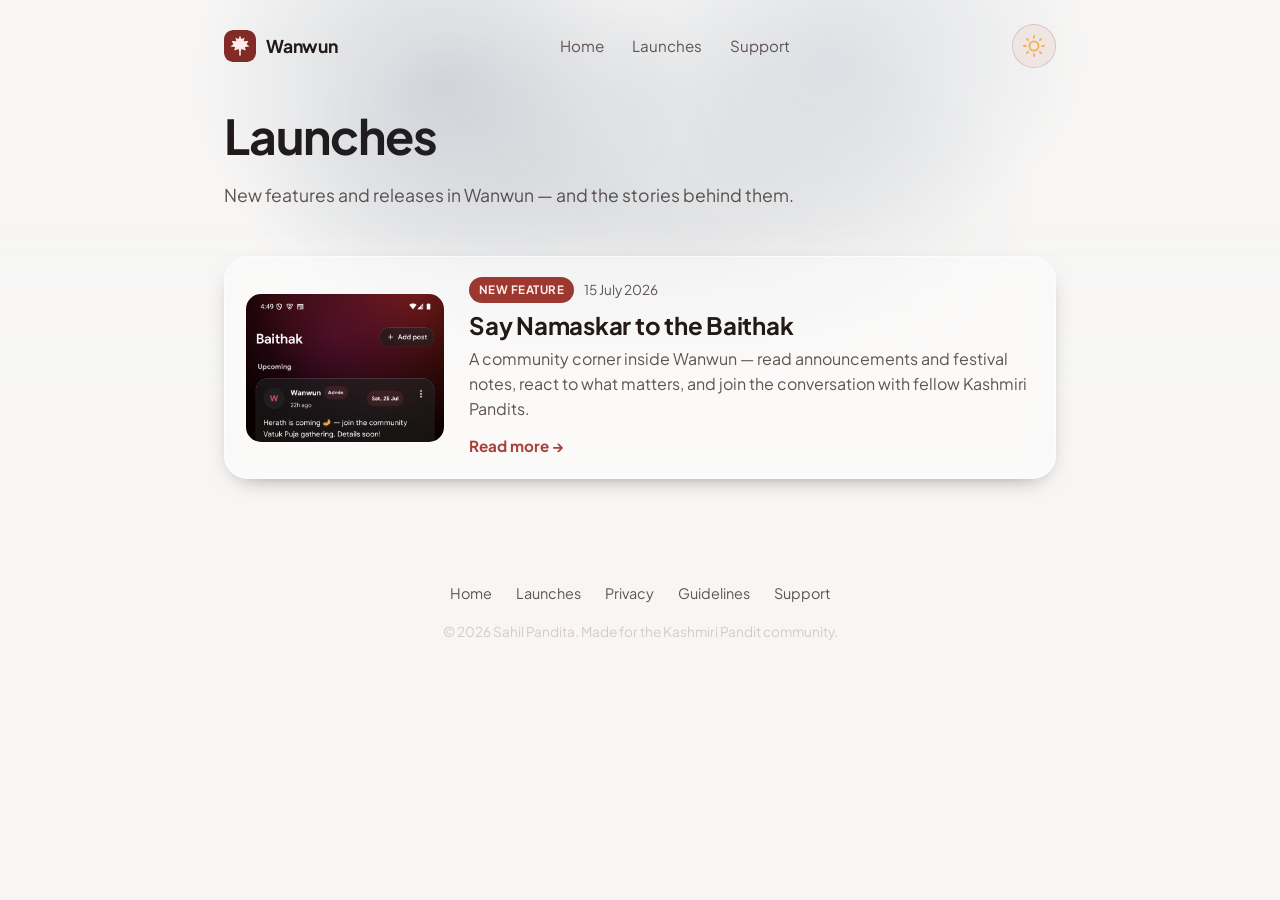
==== launches/index.html @ 9dd92f03 "feat: Launches blog section + first post on the Baithak community feature - launches/index.html — a " ====
<!doctype html>
<html lang="en">
<head>
<meta charset="utf-8">
<script>(function(){var t=localStorage.getItem("wanwun-theme")||(window.matchMedia("(prefers-color-scheme: light)").matches?"light":"dark");if(t==="light")document.documentElement.setAttribute("data-theme","light");})();</script>
<meta name="viewport" content="width=device-width, initial-scale=1">
<title>Launches — Wanwun</title>
<meta name="description" content="New features and releases in Wanwun — and the stories behind them.">
<meta property="og:type" content="website">
<meta property="og:title" content="Launches — Wanwun">
<meta property="og:description" content="New features and releases in Wanwun — and the stories behind them.">
<meta property="og:image" content="https://sahilpandita.github.io/wanwun-site/assets/icon.png">
<link rel="icon" href="../assets/leaf.svg" type="image/svg+xml">
<link rel="apple-touch-icon" href="../assets/apple-touch.png">
<link rel="stylesheet" href="https://fonts.googleapis.com/css2?family=Plus+Jakarta+Sans:wght@400;600;700;800&display=swap">
<link rel="stylesheet" href="../assets/style.css">
<script src="../assets/theme-toggle.js" defer></script>
<style>
  .launch-head { max-width: var(--max-width); margin: 0 auto; padding: 8px 24px 8px; }
  .launch-head h1 { font-size: clamp(2rem, 5vw, 3rem); letter-spacing: -0.02em; margin: 0 0 10px; }
  .launch-head p { color: var(--on-surface-variant); font-size: 1.1rem; max-width: 46ch; margin: 0; }

  .launch-list { max-width: var(--max-width); margin: 0 auto; padding: 40px 24px 24px;
    display: flex; flex-direction: column; gap: 22px; }

  /* A launch entry — frosted glass card, thumbnail + text; stacks on mobile. */
  .launch-item { display: grid; grid-template-columns: 200px 1fr; gap: 24px; align-items: center;
    text-decoration: none; color: inherit; border-radius: 24px; padding: 20px;
    background: rgba(255,255,255,0.05); border: 1px solid rgba(255,255,255,0.12);
    -webkit-backdrop-filter: blur(20px) saturate(160%); backdrop-filter: blur(20px) saturate(160%);
    transition: transform 0.3s cubic-bezier(0.22,1,0.36,1), box-shadow 0.3s ease, border-color 0.3s ease;
    box-shadow: 0 8px 24px -14px rgba(0,0,0,0.6); }
  html[data-theme="light"] .launch-item { background: rgba(255,255,255,0.42); border-color: rgba(255,255,255,0.6); }
  .launch-item:hover { transform: translateY(-4px); text-decoration: none;
    border-color: rgba(217,105,95,0.4); box-shadow: 0 18px 40px -18px rgba(0,0,0,0.7); }

  .launch-thumb { width: 100%; aspect-ratio: 4 / 3; object-fit: cover; object-position: top center;
    border-radius: 16px; display: block; border: 1px solid rgba(255,255,255,0.08); }

  .launch-meta { display: flex; align-items: center; gap: 10px; margin: 0 0 8px; flex-wrap: wrap; }
  .launch-tag { font-size: 0.72rem; font-weight: 700; letter-spacing: 0.04em; text-transform: uppercase;
    color: var(--on-primary); background: var(--primary-container); padding: 4px 10px; border-radius: 999px; }
  .launch-date { font-size: 0.85rem; color: var(--on-surface-variant); }
  .launch-item h2 { font-size: 1.5rem; letter-spacing: -0.01em; margin: 0 0 8px; line-height: 1.2; }
  .launch-item p { color: var(--on-surface-variant); margin: 0 0 12px; line-height: 1.55; }
  .launch-more { color: var(--primary-bright); font-weight: 700; font-size: 0.95rem; }

  @media (max-width: 620px) {
    .launch-item { grid-template-columns: 1fr; gap: 16px; }
    .launch-thumb { aspect-ratio: 16 / 10; }
  }
</style>
</head>
<body>

<div class="site-backdrop compact" aria-hidden="true">
  <div class="aurora"></div>
</div>

<header class="site-nav">
  <div class="wrap">
    <a class="brand" href="../index.html"><img src="../assets/leaf.svg" alt=""> Wanwun</a>
    <nav class="links">
      <a href="../index.html">Home</a>
      <a href="index.html">Launches</a>
      <a href="../support.html">Support</a>
    </nav>
    <button class="theme-toggle" id="themeToggle" type="button" aria-label="Switch between light and dark theme">
      <svg class="icon-sun" viewBox="0 0 24 24" fill="none" stroke="currentColor" stroke-width="2" stroke-linecap="round" stroke-linejoin="round"><circle cx="12" cy="12" r="5"/><line x1="12" y1="1" x2="12" y2="3"/><line x1="12" y1="21" x2="12" y2="23"/><line x1="4.22" y1="4.22" x2="5.64" y2="5.64"/><line x1="18.36" y1="18.36" x2="19.78" y2="19.78"/><line x1="1" y1="12" x2="3" y2="12"/><line x1="21" y1="12" x2="23" y2="12"/><line x1="4.22" y1="19.78" x2="5.64" y2="18.36"/><line x1="18.36" y1="5.64" x2="19.78" y2="4.22"/></svg>
      <svg class="icon-moon" viewBox="0 0 24 24" fill="currentColor"><path d="M21 12.79A9 9 0 1 1 11.21 3 7 7 0 0 0 21 12.79z"/></svg>
    </button>
  </div>
</header>

<main>
  <section class="launch-head">
    <h1>Launches</h1>
    <p>New features and releases in Wanwun — and the stories behind them.</p>
  </section>

  <section class="launch-list">
    <a class="launch-item" href="baithak.html">
      <img class="launch-thumb" src="../assets/launches/baithak-feed.png" alt="The Baithak community feed showing two announcements">
      <div>
        <div class="launch-meta">
          <span class="launch-tag">New feature</span>
          <span class="launch-date">15 July 2026</span>
        </div>
        <h2>Say Namaskar to the Baithak</h2>
        <p>A community corner inside Wanwun — read announcements and festival notes, react to
           what matters, and join the conversation with fellow Kashmiri Pandits.</p>
        <span class="launch-more">Read more →</span>
      </div>
    </a>
  </section>
</main>

<footer>
  <div class="wrap">
    <div class="foot-links">
      <a href="../index.html">Home</a>
      <a href="index.html">Launches</a>
      <a href="../privacy.html">Privacy</a>
      <a href="../guidelines.html">Guidelines</a>
      <a href="../support.html">Support</a>
    </div>
    <div class="copyright">© 2026 Sahil Pandita. Made for the Kashmiri Pandit community.</div>
  </div>
</footer>

</body>
</html>
---- assets/style.css ----
/* Wanwun site — Emerald Monolith design tokens, ported from the app's Design.md */

:root {
  --surface: #0e0e0e;
  --surface-container-low: #131313;
  --surface-container-highest: #262626;
  --on-surface: #e7e5e4;
  --on-surface-variant: #acabaa;
  --outline-variant: #484848;
  /* Chinar red — replaces the old Emerald Monolith accent everywhere on the site. */
  --primary: #812a26;
  --primary-dim: #5e1f1c;
  --primary-bright: #d9695f;
  --primary-container: #9c3830;
  --on-primary: #fdece9;
  --max-width: 880px;

  /* Ambient night tint — experiment: cool dark blue instead of the Chinar-red
     wash that was bleeding into the sky glow, lake and mirrored reflection.
     Reversible: swap each rgb() triple back to its "was" value to undo. */
  --aurora-1: 30, 58, 95;    /* was 129, 42, 38 */
  --aurora-2: 45, 78, 115;   /* was 156, 56, 48 */
  --aurora-3: 20, 40, 70;    /* was 94, 31, 28 */
  --mirror-tint: 12, 18, 28; /* was 40, 22, 18, then 20,30,46 */

  color-scheme: dark;
}

html[data-theme="light"] {
  --surface: #f7f6f5;
  --surface-container-low: #ffffff;
  --surface-container-highest: #efe6e4;
  --on-surface: #211a19;
  --on-surface-variant: #5f5450;
  --outline-variant: #d8cac6;
  --primary: #812a26;
  --primary-dim: #5e1f1c;
  --primary-bright: #a83f39;
  --primary-container: #9c3830;
  --on-primary: #fdece9;
  --mirror-tint: 118, 138, 152; /* was 150, 122, 112 */

  color-scheme: light;
}

/* Smooth cross-fade whenever the theme flips, instead of a hard cut. */
body, .site-nav, .feature-card, .privacy-strip, .callout, .doc th, .doc td,
.btn-secondary, .hero .eyebrow, .brand, nav.links a, footer .foot-links a,
.section-title, .section-sub, .hero h1, .hero p.sub {
  transition: background-color 0.9s ease, color 0.9s ease, box-shadow 0.9s ease;
}

* {
  box-sizing: border-box;
}

html {
  scroll-behavior: smooth;
}

body {
  margin: 0;
  background: var(--surface);
  color: var(--on-surface);
  font-family: "Plus Jakarta Sans", -apple-system, BlinkMacSystemFont, "Segoe UI", sans-serif;
  line-height: 1.5;
  -webkit-font-smoothing: antialiased;
  position: relative;
  overflow-x: hidden;
}

/* Decorative top scene — aurora glow + barely-there mountain silhouettes.
   Sits behind the nav + hero, purely atmospheric. */
.site-backdrop {
  position: absolute;
  top: 0;
  left: 0;
  right: 0;
  height: 880px;
  overflow: hidden;
  z-index: 0;
  pointer-events: none;
}

/* Compact variant for content pages — just the top glow, no mountains. */
.site-backdrop.compact {
  height: 420px;
}

.site-backdrop .aurora {
  position: absolute;
  top: -220px;
  left: 50%;
  width: 1100px;
  height: 720px;
  transform: translateX(-50%);
  background:
    radial-gradient(closest-side at 32% 42%, rgba(var(--aurora-1), 0.16), transparent 70%),
    radial-gradient(closest-side at 68% 38%, rgba(var(--aurora-2), 0.12), transparent 70%),
    radial-gradient(closest-side at 50% 60%, rgba(var(--aurora-3), 0.10), transparent 72%);
  filter: blur(8px);
  animation: aurora-drift 22s ease-in-out infinite alternate;
}

@keyframes aurora-drift {
  0%   { transform: translateX(-50%) translateY(0) scale(1); opacity: 0.9; }
  50%  { transform: translateX(-48%) translateY(14px) scale(1.05); opacity: 1; }
  100% { transform: translateX(-52%) translateY(-10px) scale(1.02); opacity: 0.85; }
}

/* The moon (dark) or sun (light) hanging in the distant sky, casting a soft
   glow. The clouds drift in front of it (they're rendered later in the DOM),
   and its glow gently breathes so the light seems to wax and wane as clouds
   pass over it. */
.sky-body {
  position: absolute;
  top: 150px;
  left: 16%;
  width: 66px;
  height: 66px;
  pointer-events: none;
  /* Soft ambient halo that pulses — the "gentle light in the distance". */
  animation: sky-glow 14s ease-in-out infinite;
}

.body-disc {
  position: absolute;
  inset: 0;
  border-radius: 50%;
  /* Moon: a pale disc lit from the upper-left, pocked with craters — each one
     a soft dark bowl with a faint bright rim on its lit side. */
  background:
    /* craters (bowl + offset rim highlight pairs) */
    radial-gradient(circle at 44% 22%, rgba(122, 98, 76, 0.34) 0 7.5%, rgba(122, 98, 76, 0) 10%),
    radial-gradient(circle at 42% 19%, rgba(255, 250, 240, 0.30) 0 2%, rgba(255, 250, 240, 0) 8%),
    radial-gradient(circle at 72% 34%, rgba(122, 98, 76, 0.30) 0 5.5%, rgba(122, 98, 76, 0) 8%),
    radial-gradient(circle at 70% 31%, rgba(255, 250, 240, 0.24) 0 1.6%, rgba(255, 250, 240, 0) 6%),
    radial-gradient(circle at 26% 44%, rgba(122, 98, 76, 0.26) 0 4.5%, rgba(122, 98, 76, 0) 7%),
    radial-gradient(circle at 63% 62%, rgba(115, 90, 68, 0.32) 0 6.5%, rgba(115, 90, 68, 0) 9.5%),
    radial-gradient(circle at 60% 58%, rgba(255, 250, 240, 0.22) 0 1.8%, rgba(255, 250, 240, 0) 6%),
    radial-gradient(circle at 38% 74%, rgba(122, 98, 76, 0.28) 0 5%, rgba(122, 98, 76, 0) 7.5%),
    radial-gradient(circle at 82% 52%, rgba(122, 98, 76, 0.22) 0 3.5%, rgba(122, 98, 76, 0) 6%),
    radial-gradient(circle at 52% 42%, rgba(122, 98, 76, 0.18) 0 3%, rgba(122, 98, 76, 0) 5%),
    radial-gradient(circle at 20% 62%, rgba(122, 98, 76, 0.20) 0 2.6%, rgba(122, 98, 76, 0) 4.5%),
    radial-gradient(circle at 55% 84%, rgba(122, 98, 76, 0.24) 0 3.4%, rgba(122, 98, 76, 0) 5.5%),
    radial-gradient(circle at 30% 30%, rgba(122, 98, 76, 0.16) 0 2.2%, rgba(122, 98, 76, 0) 4%),
    /* base sphere shading */
    radial-gradient(circle at 37% 35%, #f7efe6 0%, #e7dccb 48%, #cdbda2 78%, #b6a488 100%);
  box-shadow:
    inset -8px -8px 18px rgba(120, 96, 74, 0.28),
    inset 5px 5px 14px rgba(255, 250, 242, 0.35);
  animation: body-shimmer 7s ease-in-out infinite;
}

/* The halo glow, drawn behind the disc via the parent's ::before. */
.sky-body::before {
  content: "";
  position: absolute;
  inset: -48px;
  border-radius: 50%;
  background: radial-gradient(closest-side, rgba(246, 224, 214, 0.26), rgba(246, 224, 214, 0) 72%);
}

/* Sun (light mode): warmer, brighter, stronger glow. */
html[data-theme="light"] .body-disc {
  background:
    radial-gradient(circle at 42% 40%, #fff6df 0%, #ffdf9e 46%, #ffc061 76%, #f4a83a 100%);
  box-shadow:
    0 0 22px rgba(255, 190, 90, 0.55),
    inset -6px -6px 16px rgba(220, 140, 40, 0.30),
    inset 6px 6px 16px rgba(255, 252, 235, 0.55);
}

html[data-theme="light"] .sky-body::before {
  inset: -64px;
  background: radial-gradient(closest-side, rgba(255, 198, 110, 0.40), rgba(255, 198, 110, 0) 72%);
}

@keyframes sky-glow {
  0%, 100% { opacity: 1; transform: scale(1); }
  50%      { opacity: 0.85; transform: scale(0.97); }
}

@keyframes body-shimmer {
  0%, 100% { filter: brightness(1); }
  50%      { filter: brightness(1.12); }
}

.site-backdrop .clouds {
  position: absolute;
  top: 0;
  left: 0;
  width: 100%;
  height: 300px;
}

/* Each cloud is a cluster of blurred puffs drifting on its own wind speed and
   direction — a fast low one, a slow high one, a middling one — with a gentle
   vertical bob so the sky feels alive rather than sliding in lockstep. */
.cloud { will-change: transform; }
.cloud-a { animation: cloud-drift-a 48s ease-in-out infinite alternate; }
.cloud-b { animation: cloud-drift-b 82s ease-in-out infinite alternate; }
.cloud-c { animation: cloud-drift-c 36s ease-in-out infinite alternate; }

@keyframes cloud-drift-a {
  0%   { transform: translate(-90px, 0); }
  50%  { transform: translate(20px, -6px); }
  100% { transform: translate(140px, 3px); }
}
@keyframes cloud-drift-b {
  0%   { transform: translate(110px, 2px); }
  50%  { transform: translate(0, -5px); }
  100% { transform: translate(-130px, 4px); }
}
@keyframes cloud-drift-c {
  0%   { transform: translate(-70px, 0); }
  50%  { transform: translate(30px, 5px); }
  100% { transform: translate(110px, -3px); }
}

/* Faint stars, visible only against the dark sky; each twinkles on its own beat. */
.site-backdrop .stars {
  position: absolute;
  top: 0;
  left: 0;
  width: 100%;
  height: 260px;
  transition: opacity 0.6s ease;
}

html[data-theme="light"] .site-backdrop .stars {
  opacity: 0;
}

.star {
  opacity: 0.4;
  animation: star-twinkle 4s ease-in-out infinite;
}
.star:nth-child(2n) { animation-delay: -1.3s; animation-duration: 5.2s; }
.star:nth-child(3n) { animation-delay: -2.1s; animation-duration: 3.4s; }
.star:nth-child(5n) { animation-delay: -3.2s; animation-duration: 6.1s; }

@keyframes star-twinkle {
  0%, 100% { opacity: 0.12; }
  50%      { opacity: 0.65; }
}

.site-backdrop .mountains {
  position: absolute;
  bottom: 180px;
  left: 0;
  width: 100%;
  height: 420px;
  display: block;
}

/* ── Layered mountain range with atmospheric perspective ───────────────────
   Five ridges receding into haze: each further ridge is lighter and foggier,
   fog bands pool at the base of each layer, and the whole range catches a
   soft glow from the moon/sun side. Colours are theme-aware. */
.ridge { stroke: none; transition: fill 0.9s ease; }

/* Dark: desaturated near-neutral rock that blends into the night ambience —
   far ridges a soft haze-grey, near ridges sinking almost to the background. */
.r1 { fill: #2a3038; }
.r2 { fill: #232830; }
.r3 { fill: #1c2129; }
.r4 { fill: #1e232b; }
.r5 { fill: #14181e; }

html[data-theme="light"] .r1 { fill: #d8dee3; }
html[data-theme="light"] .r2 { fill: #c4ccd3; }
html[data-theme="light"] .r3 { fill: #adb7c0; }
html[data-theme="light"] .r4 { fill: #b3bcc4; }
html[data-theme="light"] .r5 { fill: #9aa4ad; }

/* Fog pooling between the upper ridges — soft-edged (masked so it never bands),
   heavily blurred, and slowly drifting like real mist. */
.fogwrap {
  animation: fog-drift 46s ease-in-out infinite alternate;
}
/* Blur is applied via the SVG <filter id="fogBlur"> (generous region, so it
   never clips into a hard edge) — this rule only handles the vertical taper. */
.fog {
  transition: fill 0.9s ease;
  -webkit-mask-image: linear-gradient(to bottom, transparent, #000 45%, #000 55%, transparent);
  mask-image: linear-gradient(to bottom, transparent, #000 45%, #000 55%, transparent);
}
.f1 { fill: rgba(64, 70, 78, 0.38); }
.f2 { fill: rgba(50, 56, 64, 0.34); }

html[data-theme="light"] .f1 { fill: rgba(248, 251, 253, 0.55); }
html[data-theme="light"] .f2 { fill: rgba(240, 245, 250, 0.48); }

@keyframes fog-drift {
  0%   { transform: translateX(-26px); opacity: 0.8; }
  50%  { transform: translateX(18px);  opacity: 1; }
  100% { transform: translateX(-14px); opacity: 0.85; }
}

/* ── Detailed conifer treeline in depth bands ──────────────────────────────
   Feathery firs layered back-to-front: the back band is small and hazy, the
   front band tall and dark. Each band sways gently on its own breeze. */
/* Fill goes on the <use> elements: symbol contents render in a shadow tree
   CSS can't select into, but fill INHERITS through — path selectors silently
   never matched (which is why the trees rendered default-black). */
.tband use { stroke: none; transition: fill 0.9s ease; }
.t-back  use { fill: #262c33; opacity: 0.8; }
.t-mid   use { fill: #1d232a; opacity: 0.88; }
.t-front use { fill: #171c22; opacity: 0.9; }

html[data-theme="light"] .t-back  use { fill: #b9c2c9; opacity: 0.85; }
html[data-theme="light"] .t-mid   use { fill: #9aa7b0; opacity: 0.9; }
html[data-theme="light"] .t-front use { fill: #7e8b94; opacity: 0.92; }

/* Low shore mounds the trunks root into — one per depth band, drawn over the
   trunk bases so every tree visibly grows out of the ground. */
/* Low shore mounds the trunks root into — plain HTML divs (not SVG), so the
   blur is guaranteed to render soft with no filter-region edge cases. Each
   is a wide, heavily-blurred radial wash that fades on every side. */
/* Gradients can't transition, so each mound carries BOTH theme washes as
   stacked layers (dark on ::before, light on ::after) that CROSS-FADE via
   opacity — the same proven pattern as the lakebed (.river::before). This
   is what fixes the shore band popping dark↔light in one frame while the
   ridges/trees/lake glide around it — the "flicker below the foothills". */
.ground-mound {
  position: absolute;
  left: -5%;
  width: 110%;
  height: 90px;
  filter: blur(22px);
  opacity: var(--gm-op, 0.5);
  transition: opacity 0.9s ease;
  pointer-events: none;
}

.ground-mound::before,
.ground-mound::after {
  content: "";
  position: absolute;
  inset: 0;
  transition: opacity 0.9s ease;
}

.ground-mound::before {
  background: radial-gradient(ellipse 60% 100% at 50% 50%, var(--gm-dark) 0%, transparent 72%);
  opacity: 1;
}

.ground-mound::after {
  background: radial-gradient(ellipse 60% 100% at 50% 50%, var(--gm-light) 0%, transparent 72%);
  opacity: 0;
}

html[data-theme="light"] .ground-mound::before { opacity: 0; }
html[data-theme="light"] .ground-mound::after  { opacity: 1; }

.gm-back  { top: 570px; --gm-dark: rgba(28, 34, 40, 0.7);  --gm-light: rgba(170, 180, 188, 0.8);  --gm-op: 0.45; }
.gm-mid   { top: 598px; --gm-dark: rgba(20, 26, 32, 0.75); --gm-light: rgba(140, 152, 162, 0.85); --gm-op: 0.5; }
.gm-front { top: 632px; --gm-dark: rgba(14, 18, 24, 0.8);  --gm-light: rgba(110, 122, 134, 0.9);  --gm-op: 0.55; }

.tband { transform-origin: 50% 100%; }
.t-back  { animation: tree-sway 9s ease-in-out infinite alternate; }
.t-mid   { animation: tree-sway 7.5s ease-in-out infinite alternate-reverse; }
.t-front { animation: tree-sway 8.5s ease-in-out infinite alternate; }

@keyframes tree-sway {
  from { transform: skewX(-0.8deg); }
  to   { transform: skewX(0.8deg); }
}

/* River at the foothills — a still band of water where the mountains meet the
   valley floor, catching the light of the moon/sun and carrying a houseboat. */
.river {
  position: absolute;
  left: 0;
  right: 0;
  bottom: 0;
  height: 224px;
  z-index: 1;
  overflow: hidden;
  /* The lake dissolves into the page: colors thin out toward the bottom, and a
     mask feathers the whole band away so there is never a hard edge. */
  background: linear-gradient(to bottom,
    #0a0f14 0%, #06090d 28%, rgba(5, 8, 11, 0.85) 52%, rgba(5, 8, 11, 0) 94%);
  -webkit-mask-image: linear-gradient(to bottom, transparent 0%, #000 14%, #000 42%, transparent 97%);
  mask-image: linear-gradient(to bottom, transparent 0%, #000 14%, #000 42%, transparent 97%);
}

/* Light-mode lakebed is a second layer that CROSS-FADES via opacity (gradients
   themselves can't transition, which is what caused the square flicker). */
.river::before {
  content: "";
  position: absolute;
  inset: 0;
  background: linear-gradient(to bottom,
    #dfe7ec 0%, #e6edf1 28%, rgba(233, 240, 244, 0.8) 52%, rgba(233, 240, 244, 0) 94%);
  opacity: 0;
  transition: opacity 0.9s ease;
}

html[data-theme="light"] .river::before {
  opacity: 1;
}

/* The animated surface (waves, glints, ripples) lives in the top band only;
   below it the lake is just calm, fading bed. */
.river .water {
  position: absolute;
  top: 0;
  left: 0;
  width: 100%;
  height: 110px;
}

/* Broken wave crests in three depth bands. Perspective physics: far crests
   are small, faint, slow; near crests are longer, bolder, faster and softer-
   edged. Every segment breathes on its own beat (--wd delay, --wo opacity),
   and a few "curl" crests hook back on themselves like tiny breaking waves. */
.wseg {
  fill: none;
  stroke: rgba(246, 224, 214, 0.14);
  stroke-width: 1.1;
  stroke-linecap: round;
  opacity: calc(var(--wo, 0.7) * 0.8);
  transform-box: fill-box;
  transform-origin: center;
  animation: crest-breathe 6s ease-in-out var(--wd, 0s) infinite;
}
html[data-theme="light"] .wseg { stroke: rgba(160, 130, 105, 0.35); }

.waves-far  { animation: band-drift 34s linear infinite alternate; }
.waves-mid  { animation: band-drift 21s linear infinite alternate-reverse; filter: blur(0.3px); }
.waves-mid .wseg  { stroke-width: 1.4; }
.waves-near { animation: band-drift 12s linear infinite alternate; filter: blur(0.6px); }
.waves-near .wseg { stroke-width: 1.8; stroke: rgba(246, 224, 214, 0.20); }
html[data-theme="light"] .waves-near .wseg { stroke: rgba(150, 118, 92, 0.45); }

@keyframes band-drift {
  from { transform: translateX(-26px); }
  to   { transform: translateX(26px); }
}

/* Crests rise, gleam, and sink back into the surface. */
@keyframes crest-breathe {
  0%, 100% { opacity: calc(var(--wo, 0.7) * 0.25); transform: translateY(0.5px) scaleX(0.94); }
  50%      { opacity: var(--wo, 0.7);               transform: translateY(-0.5px) scaleX(1.06); }
}

/* Breaking curls flash brighter and briefer than plain crests. */
.wseg.curl {
  stroke-width: 1.7;
  animation: curl-break 5s ease-in-out var(--wd, 0s) infinite;
}

@keyframes curl-break {
  0%, 62%, 100% { opacity: 0; }
  72%           { opacity: var(--wo, 0.8); }
  86%           { opacity: calc(var(--wo, 0.8) * 0.5); }
}

/* The moon/sun glitter path — a hazy smear of scattered, blurred light-ovals
   directly beneath the body, widest near the viewer and shimmering. */
.glint {
  fill: rgba(246, 224, 214, 0.7);
  opacity: var(--o, 0.6);
  transform-box: fill-box;
  transform-origin: center;
  animation: glint-shimmer 5s ease-in-out infinite;
}
html[data-theme="light"] .glint { fill: rgba(255, 244, 220, 0.85); }
.glint:nth-child(2n) { animation-duration: 6.4s; animation-delay: -1.5s; }
.glint:nth-child(3n) { animation-duration: 4.1s; animation-delay: -2.7s; }
.glint:nth-child(5n) { animation-duration: 7.2s; animation-delay: -3.6s; }

@keyframes glint-shimmer {
  0%, 100% { opacity: calc(var(--o, 0.6) * 0.35); transform: translateX(-2px) scale(0.85); }
  50%      { opacity: var(--o, 0.6);               transform: translateX(3px) scale(1.15); }
}

/* Circular ripples spreading on the surface, flattened into ellipses by
   perspective — like a fish or frog stirring the water. */
.ripples { transform: scaleY(0.34); transform-origin: center; }
.rip {
  fill: none;
  stroke: rgba(246, 224, 214, 0.22);
  stroke-width: 1.4;
  transform-box: fill-box;
  transform-origin: center;
  animation: ripple-out var(--dur, 6s) ease-out var(--d, 0s) infinite;
}
html[data-theme="light"] .rip { stroke: rgba(150, 120, 90, 0.30); }

/* transform:scale (not rx/ry) so ripples animate in every browser. */
@keyframes ripple-out {
  0%   { transform: scale(0.05); opacity: 0; }
  12%  { opacity: 0.6; }
  100% { transform: scale(1.5); opacity: 0; }
}

/* The houseboat drifts left→right across the river, bobbing gently. */
.boat {
  position: absolute;
  top: 26px;
  left: 0;
  width: 78px;
  height: 30px;
  animation: boat-sail 54s linear infinite;
  animation-delay: -14s;
}

.boat-svg {
  position: absolute;
  inset: 0;
  width: 100%;
  height: auto;
  fill: #0a0c0f;
  opacity: 0.85;
  animation: boat-bob 4.5s ease-in-out infinite;
}
html[data-theme="light"] .boat-svg { fill: #5f6b74; opacity: 0.62; }

/* Water-contact highlight right at the hull's waterline so it sits IN the
   water rather than floating above it. */
/* Wake colors are REGISTERED custom properties (inherits: true so the
   ::before/::after streaks see them) — the gradients themselves can't
   cross-fade, but their colors now interpolate with the theme, so the wake
   glides between night and day instead of snapping. */
@property --wake-glow {
  syntax: '<color>';
  inherits: true;
  initial-value: rgba(0, 0, 0, 0);
}
@property --wake-c1 {
  syntax: '<color>';
  inherits: true;
  initial-value: rgba(0, 0, 0, 0);
}
@property --wake-c2 {
  syntax: '<color>';
  inherits: true;
  initial-value: rgba(0, 0, 0, 0);
}

.boat-wake {
  position: absolute;
  left: 50%;
  top: 22px;
  width: 78px;
  height: 6px;
  transform: translateX(-50%);
  border-radius: 50%;
  --wake-glow: rgba(246, 224, 214, 0.16);
  --wake-c1: rgba(246, 224, 214, 0.28);
  --wake-c2: rgba(246, 224, 214, 0.12);
  background: radial-gradient(closest-side, var(--wake-glow), transparent 72%);
  transition: --wake-glow 0.9s ease, --wake-c1 0.9s ease, --wake-c2 0.9s ease;
  animation: boat-bob 4.5s ease-in-out infinite;
}
html[data-theme="light"] .boat-wake {
  --wake-glow: rgba(120, 100, 80, 0.14);
  --wake-c1: rgba(120, 100, 80, 0.32);
  --wake-c2: rgba(120, 100, 80, 0.14);
}

/* Trailing V-wake: two long, slightly asymmetric streaks thrown off the stern
   (the boat sails left→right), tapering away over ~185px with a soft blur and
   a slow waver so the trail reads as living water, not ruled lines. */
.boat-wake::before,
.boat-wake::after {
  content: "";
  position: absolute;
  right: 82%;               /* origin sits at the stern (left) end of the hull */
  top: 1px;
  width: 185px;
  height: 1.6px;
  border-radius: 1px;
  background: linear-gradient(to left, var(--wake-c1), var(--wake-c2) 45%, rgba(0, 0, 0, 0));
  filter: blur(0.4px);
  transform-origin: right center;
}
.boat-wake::before { animation: wake-waver-a 3.8s ease-in-out infinite alternate; }
.boat-wake::after  { width: 165px; animation: wake-waver-b 4.6s ease-in-out infinite alternate; }

@keyframes wake-waver-a {
  from { transform: rotate(4.2deg) scaleX(0.97); }
  to   { transform: rotate(6.2deg) scaleX(1.03); }
}
@keyframes wake-waver-b {
  from { transform: rotate(-6deg) scaleX(1.02); }
  to   { transform: rotate(-7.8deg) scaleX(0.96); }
}

/* (Light-mode wake colors come from the --wake-* overrides on .boat-wake.) */

/* A blurred, flipped copy of the hull shimmering in the water just below it. */
.boat-mirror {
  position: absolute;
  top: 25px;
  left: 0;
  width: 100%;
  height: auto;
  fill: #0a0c0f;
  opacity: 0.22;
  transform: scaleY(-1);
  transform-origin: top;
  filter: blur(2.5px);
  animation: mirror-wobble 4.5s ease-in-out infinite;
}
html[data-theme="light"] .boat-mirror { fill: #5f6b74; opacity: 0.16; }

/* The warm lamp on the roof at the stern — night only (no lamp lit in daylight),
   a fuzzy yellow glow that flickers. */
.boat-lamp {
  position: absolute;
  top: 4px;
  left: 58px;
  width: 5px;
  height: 5px;
  border-radius: 50%;
  background: #ffd27a;
  box-shadow:
    0 0 5px 2px rgba(255, 200, 105, 0.9),
    0 0 12px 5px rgba(255, 180, 80, 0.5),
    0 0 22px 9px rgba(255, 170, 70, 0.22);
  animation: lamp-flicker 3.2s ease-in-out infinite, boat-bob 4.5s ease-in-out infinite;
}

/* The lamp's warm reflection streaking straight down into the water below it. */
.boat-lamp-reflect {
  position: absolute;
  top: 26px;
  left: 55px;
  width: 11px;
  height: 26px;
  border-radius: 50%;
  background: linear-gradient(to bottom, rgba(255, 190, 90, 0.5), rgba(255, 170, 70, 0));
  filter: blur(3px);
  transform-origin: top center;
  animation: lamp-flicker 3.2s ease-in-out infinite, lampref-wobble 4.5s ease-in-out infinite;
}

@keyframes lampref-wobble {
  0%, 100% { transform: skewX(0deg) scaleY(1); }
  50%      { transform: skewX(6deg) scaleY(1.12); }
}

/* No lamp (or its reflection) in daylight. */
html[data-theme="light"] .boat-lamp,
html[data-theme="light"] .boat-lamp-reflect {
  display: none;
}

@keyframes boat-sail {
  from { transform: translateX(-90px); }
  to   { transform: translateX(calc(100vw + 90px)); }
}
@keyframes boat-bob {
  0%, 100% { transform: translateY(0) rotate(-0.8deg); }
  50%      { transform: translateY(-2px) rotate(0.8deg); }
}
@keyframes mirror-wobble {
  0%, 100% { transform: scaleY(-1) translateY(0) skewX(0deg); opacity: 0.22; }
  50%      { transform: scaleY(-1) translateY(1px) skewX(4deg); opacity: 0.14; }
}
@keyframes lamp-flicker {
  0%   { opacity: 0.85; filter: brightness(1); }
  12%  { opacity: 1;    filter: brightness(1.15); }
  20%  { opacity: 0.7;  filter: brightness(0.85); }
  32%  { opacity: 0.95; filter: brightness(1.08); }
  46%  { opacity: 0.6;  filter: brightness(0.8); }
  58%  { opacity: 1;    filter: brightness(1.2); }
  70%  { opacity: 0.82; filter: brightness(0.98); }
  84%  { opacity: 0.92; filter: brightness(1.05); }
  100% { opacity: 0.85; filter: brightness(1); }
}

/* A soft fade so the scene melts into the page background at its lower edge.
   Solid color + mask (not a gradient) so it can cross-fade on theme change. */
.site-backdrop::after {
  content: "";
  position: absolute;
  left: 0;
  right: 0;
  bottom: 0;
  height: 200px;
  background-color: var(--surface);
  -webkit-mask-image: linear-gradient(to bottom, transparent, #000 92%);
  mask-image: linear-gradient(to bottom, transparent, #000 92%);
  transition: background-color 0.9s ease;
  z-index: 2;
}

@media (prefers-reduced-motion: reduce) {
  .boat { animation: none; left: 40%; }
  .boat-svg, .boat-mirror, .boat-lamp, .water-reflection, .water-ripples {
    animation: none;
  }
}

a {
  color: var(--primary);
  text-decoration: none;
}

a:hover {
  text-decoration: underline;
}

.wrap {
  max-width: var(--max-width);
  margin: 0 auto;
  padding: 0 24px;
}

/* Nav */
header.site-nav {
  padding: 24px 0;
  border-bottom: none;
  position: relative;
  z-index: 3;
}

header.site-nav .wrap {
  display: flex;
  align-items: center;
  justify-content: space-between;
  gap: 16px;
  flex-wrap: wrap;
}

.brand {
  display: flex;
  align-items: center;
  gap: 10px;
  font-weight: 700;
  font-size: 1.1rem;
  letter-spacing: -0.01em;
  color: var(--on-surface);
}

.brand img {
  height: 32px;
  width: 32px;
  border-radius: 9px;
  transition: transform 0.4s cubic-bezier(0.34, 1.56, 0.64, 1), box-shadow 0.4s ease;
}

.brand:hover img {
  transform: rotate(-6deg) scale(1.08);
  box-shadow: 0 0 22px rgba(129, 42, 38, 0.45);
}

nav.links {
  display: flex;
  gap: 20px;
  font-size: 0.9rem;
  flex-wrap: wrap;
}

@media (min-width: 480px) {
  nav.links {
    gap: 28px;
    font-size: 0.95rem;
  }
}

nav.links a {
  color: var(--on-surface-variant);
  position: relative;
  transition: color 0.25s ease;
}

nav.links a::after {
  content: "";
  position: absolute;
  left: 0;
  bottom: -4px;
  width: 100%;
  height: 1.5px;
  background: linear-gradient(90deg, var(--primary), var(--primary-dim));
  transform: scaleX(0);
  transform-origin: left;
  transition: transform 0.3s ease;
}

nav.links a:hover {
  color: var(--on-surface);
}

nav.links a:hover::after {
  transform: scaleX(1);
}

/* Hero */
.hero {
  padding: 72px 0 56px;
  text-align: center;
  position: relative;
  z-index: 1;
}

.hero .eyebrow {
  display: inline-block;
  padding: 6px 16px;
  border-radius: 9999px;
  /* iOS-glass: translucent + blurred so the backdrop scene shows through and
     refracts behind it, instead of a flat opaque chip sitting on top. */
  background: rgba(255, 255, 255, 0.08);
  -webkit-backdrop-filter: blur(18px) saturate(180%);
  backdrop-filter: blur(18px) saturate(180%);
  border: 1px solid rgba(255, 255, 255, 0.16);
  color: var(--on-surface);
  font-size: 0.82rem;
  font-weight: 600;
  letter-spacing: 0.02em;
  margin-bottom: 24px;
  position: relative;
  box-shadow:
    0 6px 18px rgba(0, 0, 0, 0.22),
    inset 0 1px 0 rgba(255, 255, 255, 0.18);
  transition: background-color 0.9s ease, border-color 0.9s ease, box-shadow 0.9s ease;
}

html[data-theme="light"] .hero .eyebrow {
  background: rgba(255, 255, 255, 0.38);
  border: 1px solid rgba(255, 255, 255, 0.55);
  box-shadow:
    0 6px 18px rgba(0, 0, 0, 0.06),
    inset 0 1px 0 rgba(255, 255, 255, 0.65);
}

.hero .eyebrow::before {
  content: "";
  display: inline-block;
  width: 7px;
  height: 7px;
  border-radius: 50%;
  background: var(--primary);
  margin-right: 8px;
  vertical-align: middle;
  box-shadow: 0 0 8px var(--primary);
  animation: dot-pulse 3.6s ease-in-out infinite;
}

@keyframes dot-pulse {
  0%, 100% { opacity: 1; transform: scale(1); }
  50%      { opacity: 0.55; transform: scale(0.82); }
}

.hero h1 {
  font-size: clamp(2.2rem, 5vw, 3.4rem);
  line-height: 1.08;
  letter-spacing: -0.02em;
  margin: 0 0 20px;
  font-weight: 800;
}

/* Animated emerald gradient on the emphasized phrase */
.grad-text {
  background: linear-gradient(100deg, var(--primary) 0%, var(--primary-dim) 30%, #f0b8b0 50%, var(--primary-dim) 70%, var(--primary) 100%);
  background-size: 220% auto;
  -webkit-background-clip: text;
  background-clip: text;
  -webkit-text-fill-color: transparent;
  color: transparent;
  animation: grad-shift 6s linear infinite;
}

@keyframes grad-shift {
  to { background-position: 220% center; }
}

.hero p.sub {
  font-size: 1.15rem;
  color: var(--on-surface-variant);
  max-width: 560px;
  margin: 0 auto 36px;
}

.cta-row {
  display: flex;
  gap: 14px;
  justify-content: center;
  flex-wrap: wrap;
}

/* Hero: text + phone mockup side by side on wide screens */
.hero-grid {
  display: flex;
  align-items: center;
  justify-content: center;
  gap: 56px;
}

.hero-content {
  flex: 1 1 420px;
  max-width: 560px;
  text-align: left;
}

.hero-content .sub {
  margin-left: 0;
  margin-right: 0;
}

.hero-content .cta-row {
  justify-content: flex-start;
}

@media (max-width: 760px) {
  .hero-content {
    text-align: center;
  }
  .hero-content .sub {
    margin-left: auto;
    margin-right: auto;
  }
  .hero-content .cta-row {
    justify-content: center;
  }
}

.hero-phone {
  flex: 0 0 auto;
  display: flex;
  justify-content: center;
}

.phone-frame {
  width: 220px;
  border-radius: 26px;
  overflow: hidden;
  box-shadow:
    0 30px 60px -20px rgba(0, 0, 0, 0.7),
    0 0 0 1px rgba(45, 78, 115, 0.35),
    0 0 40px -10px rgba(30, 58, 95, 0.4);
  transform: rotate(2.5deg);
  transition: transform 0.4s cubic-bezier(0.22, 1, 0.36, 1), box-shadow 0.4s ease;
  animation: phone-float 6s ease-in-out infinite;
}

.phone-frame:hover {
  transform: rotate(0deg) scale(1.03);
}

.phone-frame img {
  display: block;
  width: 100%;
  height: auto;
}

/* Both theme screenshots live stacked inside the frame; the active one fades
   with the same 0.9s ease every other themed surface uses, so the mockup
   dissolves in step with the page — never a src swap, never a flicker. */
.phone-frame {
  position: relative;
}

.phone-frame .phone-shot {
  transition: opacity 0.9s ease;
}

.phone-frame .phone-shot-light {
  position: absolute;
  inset: 0;
  opacity: 0;
}

html[data-theme="light"] .phone-frame .phone-shot-light {
  opacity: 1;
}

html[data-theme="light"] .phone-frame .phone-shot-dark {
  opacity: 0;
}

@keyframes phone-float {
  0%, 100% { transform: rotate(2.5deg) translateY(0); }
  50%      { transform: rotate(2.5deg) translateY(-10px); }
}

@media (max-width: 760px) {
  .hero-grid {
    flex-direction: column;
  }
  .phone-frame {
    width: 190px;
  }
}

/* Google Play badge section */
.get-app {
  text-align: center;
  padding: 8px 0 16px;
}

/* Official "Get it on Google Play" badge artwork, used unmodified per Google's
   badge guidelines (partnermarketinghub.withgoogle.com) — no recolor, no
   rearranged elements, just a clear-space margin (1/4 of badge height, ~19px
   at this display size) and a hover lift. */
.play-badge {
  display: inline-block;
  margin: 28px 0 0;
  padding: 19px;
  line-height: 0;
  transition: transform 0.25s cubic-bezier(0.34, 1.56, 0.64, 1);
}

.play-badge:hover {
  transform: translateY(-2px);
}

.play-badge img {
  display: block;
  width: 200px;
  height: 77px;
}

.play-note {
  margin: 6px 0 0;
  font-size: 0.85rem;
  color: var(--on-surface-variant);
}

.play-legal {
  margin: 6px 0 0;
  font-size: 0.72rem;
  color: var(--on-surface-variant);
  opacity: 0.7;
}

@media (prefers-reduced-motion: reduce) {
  .phone-frame {
    animation: none;
  }
}

.btn {
  display: inline-block;
  padding: 14px 30px;
  border-radius: 9999px;
  font-weight: 700;
  font-size: 0.98rem;
  cursor: pointer;
  border: none;
  position: relative;
  overflow: hidden;
  transition: transform 0.25s cubic-bezier(0.34, 1.56, 0.64, 1), box-shadow 0.25s ease, background 0.25s ease;
}

.btn:active {
  transform: translateY(1px) scale(0.98);
}

.btn-primary {
  background: linear-gradient(45deg, var(--primary) 0%, var(--primary-dim) 100%);
  color: var(--on-primary);
  box-shadow: 0 8px 24px -10px rgba(129, 42, 38, 0.6);
}

/* Sheen that sweeps across on hover */
.btn-primary::after {
  content: "";
  position: absolute;
  top: 0;
  left: -120%;
  width: 60%;
  height: 100%;
  background: linear-gradient(100deg, transparent, rgba(255, 255, 255, 0.55), transparent);
  transform: skewX(-18deg);
  transition: left 0.6s ease;
}

.btn-primary:hover {
  text-decoration: none;
  filter: brightness(1.06);
  transform: translateY(-2px);
  box-shadow: 0 14px 34px -10px rgba(129, 42, 38, 0.75);
}

.btn-primary:hover::after {
  left: 130%;
}

.btn-secondary {
  background: transparent;
  color: var(--on-surface);
  box-shadow: inset 0 0 0 1px rgba(72, 72, 72, 0.5);
}

.btn-secondary:hover {
  text-decoration: none;
  background: var(--surface-container-low);
  transform: translateY(-2px);
  box-shadow: inset 0 0 0 1px rgba(129, 42, 38, 0.55), 0 0 20px -6px rgba(129, 42, 38, 0.4);
}

/* Feature grid */
.features {
  padding: 40px 0 72px;
  position: relative;
  z-index: 1;
}

.feature-grid {
  display: grid;
  grid-template-columns: repeat(2, 1fr);
  gap: 16px;
  margin-top: 64px;
}

@media (max-width: 640px) {
  .feature-grid {
    grid-template-columns: 1fr;
  }
}

/* Frosted glass: translucent + blurred so whatever sits behind shows through
   and refracts, same treatment as the hero pill — no more solid card, no more
   red border ring. */
.feature-card {
  background: rgba(255, 255, 255, 0.05);
  -webkit-backdrop-filter: blur(20px) saturate(160%);
  backdrop-filter: blur(20px) saturate(160%);
  border: 1px solid rgba(255, 255, 255, 0.12);
  border-radius: 28px;
  padding: 28px;
  position: relative;
  overflow: hidden;
  transition: transform 0.3s cubic-bezier(0.22, 1, 0.36, 1), box-shadow 0.3s ease,
    background-color 0.9s ease, border-color 0.9s ease;
  box-shadow: 0 8px 24px -14px rgba(0, 0, 0, 0.6), inset 0 1px 0 rgba(255, 255, 255, 0.08);
}

html[data-theme="light"] .feature-card {
  background: rgba(255, 255, 255, 0.42);
  border: 1px solid rgba(255, 255, 255, 0.6);
  box-shadow: 0 8px 24px -14px rgba(0, 0, 0, 0.14), inset 0 1px 0 rgba(255, 255, 255, 0.55);
}

/* Diffused red/pink glimmer that catches behind the glass from the top-left,
   tilted ~4deg, as the cursor moves over the card. */
.feature-card::before {
  content: "";
  position: absolute;
  top: -55%;
  left: -55%;
  width: 160%;
  height: 160%;
  background: radial-gradient(closest-side, rgba(217, 105, 95, 0.35), rgba(157, 58, 50, 0.14) 45%, transparent 75%);
  transform: rotate(4deg) scale(0.85);
  transform-origin: top left;
  filter: blur(22px);
  opacity: 0;
  transition: opacity 0.45s ease, transform 0.6s cubic-bezier(0.22, 1, 0.36, 1);
  pointer-events: none;
}

.feature-card:hover {
  transform: translateY(-6px);
  box-shadow: 0 20px 40px -18px rgba(0, 0, 0, 0.7), inset 0 1px 0 rgba(255, 255, 255, 0.14);
}

html[data-theme="light"] .feature-card:hover {
  box-shadow: 0 20px 40px -18px rgba(0, 0, 0, 0.2), inset 0 1px 0 rgba(255, 255, 255, 0.65);
}

.feature-card:hover::before {
  opacity: 1;
  transform: rotate(4deg) scale(1);
}

.feature-card .emoji {
  font-size: 1.6rem;
  margin-bottom: 14px;
  display: inline-block;
  animation: emoji-float 5s ease-in-out infinite;
  will-change: transform;
}

/* Stagger the idle float so the grid doesn't bob in unison */
.feature-card:nth-child(2n) .emoji   { animation-delay: -1.2s; }
.feature-card:nth-child(3n) .emoji   { animation-delay: -2.4s; }
.feature-card:nth-child(4n) .emoji   { animation-delay: -3.1s; }

.feature-card:hover .emoji {
  animation: emoji-pop 0.6s ease;
}

@keyframes emoji-float {
  0%, 100% { transform: translateY(0); }
  50%      { transform: translateY(-5px); }
}

@keyframes emoji-pop {
  0%   { transform: scale(1) rotate(0); }
  40%  { transform: scale(1.28) rotate(-8deg); }
  70%  { transform: scale(1.1) rotate(5deg); }
  100% { transform: scale(1) rotate(0); }
}

.feature-card h3 {
  margin: 0 0 8px;
  font-size: 1.05rem;
  letter-spacing: -0.01em;
}

.feature-card p {
  margin: 0;
  color: var(--on-surface-variant);
  font-size: 0.94rem;
}

.section-title {
  text-align: center;
  font-size: 1.7rem;
  font-weight: 700;
  letter-spacing: -0.01em;
  margin: 0;
}

.section-sub {
  text-align: center;
  color: var(--on-surface-variant);
  max-width: 480px;
  margin: 10px auto 0;
}

/* Ensure real card content sits above the hover wash pseudo-element */
.feature-card > * {
  position: relative;
  z-index: 1;
}

/* Privacy strip */
.privacy-strip {
  background: var(--surface-container-low);
  border-radius: 28px;
  padding: 36px 32px;
  margin: 0 0 72px;
  text-align: center;
  position: relative;
  overflow: hidden;
  transition: box-shadow 0.4s ease;
}

/* Slow-breathing emerald aura behind the privacy strip */
.privacy-strip::before {
  content: "";
  position: absolute;
  inset: -40%;
  background: radial-gradient(closest-side at 50% 50%, rgba(129, 42, 38, 0.08), transparent 70%);
  animation: strip-breathe 8s ease-in-out infinite;
  pointer-events: none;
}

.privacy-strip > * {
  position: relative;
  z-index: 1;
}

@keyframes strip-breathe {
  0%, 100% { opacity: 0.5; transform: scale(0.95); }
  50%      { opacity: 1; transform: scale(1.05); }
}

.privacy-strip h3 {
  margin: 0 0 10px;
  font-size: 1.2rem;
}

.privacy-strip p {
  margin: 0;
  color: var(--on-surface-variant);
}

/* Footer */
footer {
  padding: 40px 0 60px;
  border-top: none;
  margin-top: 40px;
  position: relative;
  z-index: 1;
}

footer .wrap {
  display: flex;
  flex-direction: column;
  align-items: center;
  gap: 18px;
  text-align: center;
}

footer .foot-links {
  display: flex;
  gap: 24px;
  flex-wrap: wrap;
  justify-content: center;
  font-size: 0.9rem;
}

footer .foot-links a {
  color: var(--on-surface-variant);
  transition: color 0.25s ease;
}

footer .foot-links a:hover {
  color: var(--primary);
}

footer .copyright {
  color: var(--outline-variant);
  font-size: 0.85rem;
}

/* Legal / doc pages */
.doc {
  padding: 56px 0 80px;
  position: relative;
  z-index: 1;
}

.doc h1 {
  font-size: 2.1rem;
  letter-spacing: -0.02em;
  margin-bottom: 6px;
}

.doc .updated {
  color: var(--on-surface-variant);
  font-size: 0.92rem;
  margin-bottom: 40px;
}

.doc h2 {
  font-size: 1.25rem;
  margin-top: 40px;
  margin-bottom: 12px;
  letter-spacing: -0.01em;
}

.doc p, .doc li {
  color: var(--on-surface-variant);
  font-size: 0.98rem;
}

.doc strong {
  color: var(--on-surface);
}

.doc ul {
  padding-left: 22px;
}

.doc table {
  width: 100%;
  border-collapse: collapse;
  margin: 16px 0;
}

.doc th, .doc td {
  text-align: left;
  padding: 12px 14px;
  font-size: 0.92rem;
  background: var(--surface-container-low);
}

.doc th {
  color: var(--on-surface);
  font-weight: 700;
}

.doc td {
  color: var(--on-surface-variant);
}

.doc tr:first-child th:first-child { border-top-left-radius: 14px; }
.doc tr:first-child th:last-child { border-top-right-radius: 14px; }

.callout {
  background: var(--surface-container-highest);
  border-radius: 20px;
  padding: 20px 24px;
  margin: 24px 0;
}

.callout p {
  color: var(--on-surface);
  margin: 0;
}

/* Scroll-reveal — elements fade + rise into view once, staggered by the grid */
.reveal {
  opacity: 0;
  transform: translateY(24px);
  transition: opacity 0.7s cubic-bezier(0.22, 1, 0.36, 1), transform 0.7s cubic-bezier(0.22, 1, 0.36, 1);
}

.reveal.is-visible {
  opacity: 1;
  transform: none;
}

.feature-grid .reveal:nth-child(2) { transition-delay: 0.06s; }
.feature-grid .reveal:nth-child(3) { transition-delay: 0.12s; }
.feature-grid .reveal:nth-child(4) { transition-delay: 0.18s; }
.feature-grid .reveal:nth-child(5) { transition-delay: 0.24s; }
.feature-grid .reveal:nth-child(6) { transition-delay: 0.30s; }

/* Respect users who prefer reduced motion — kill all ambient animation. */
@media (prefers-reduced-motion: reduce) {
  *,
  *::before,
  *::after {
    animation: none !important;
    transition-duration: 0.01ms !important;
  }
  .reveal {
    opacity: 1;
    transform: none;
  }
}

/* Theme toggle — sun/moon switch, top bar */
.theme-toggle {
  position: relative;
  width: 44px;
  height: 44px;
  border-radius: 50%;
  border: none;
  cursor: pointer;
  display: flex;
  align-items: center;
  justify-content: center;
  background: var(--surface-container-highest);
  box-shadow: inset 0 0 0 1px rgba(129, 42, 38, 0.18);
  transition: box-shadow 0.3s ease, transform 0.2s ease, background-color 0.5s ease;
  flex-shrink: 0;
}

.theme-toggle:hover {
  box-shadow: inset 0 0 0 1px rgba(129, 42, 38, 0.4), 0 0 16px -4px rgba(129, 42, 38, 0.5);
  transform: translateY(-1px);
}

.theme-toggle:active {
  transform: scale(0.92);
}

.theme-toggle svg {
  position: absolute;
  width: 22px;
  height: 22px;
  transition: opacity 0.45s cubic-bezier(0.34, 1.56, 0.64, 1),
              transform 0.55s cubic-bezier(0.34, 1.56, 0.64, 1);
}

.theme-toggle .icon-sun {
  color: #f2b24d;
  opacity: 0;
  transform: rotate(-90deg) scale(0.4);
}

.theme-toggle .icon-moon {
  color: var(--primary-bright);
  opacity: 1;
  transform: rotate(0deg) scale(1);
}

html[data-theme="light"] .theme-toggle .icon-sun {
  opacity: 1;
  transform: rotate(0deg) scale(1);
}

html[data-theme="light"] .theme-toggle .icon-moon {
  opacity: 0;
  transform: rotate(90deg) scale(0.4);
}

/* Little ray-burst pulse the moment the sun appears */
@keyframes sun-burst {
  0%   { filter: drop-shadow(0 0 0 rgba(242, 178, 77, 0)); }
  40%  { filter: drop-shadow(0 0 8px rgba(242, 178, 77, 0.9)); }
  100% { filter: drop-shadow(0 0 0 rgba(242, 178, 77, 0)); }
}

html[data-theme="light"] .theme-toggle .icon-sun {
  animation: sun-burst 0.6s ease-out;
}

@media (prefers-reduced-motion: reduce) {
  .theme-toggle svg {
    transition: opacity 0.2s ease;
  }
  .theme-toggle .icon-sun,
  .theme-toggle .icon-moon {
    transform: none;
  }
  html[data-theme="light"] .theme-toggle .icon-sun {
    animation: none;
  }
}

/* Cinematic theme switch — a soft, semi-transparent, heavily-blurred veil
   blooms out of the toggle button, frosting the screen while the theme
   cross-fades underneath, then dissolves to reveal the new day (or night).
   Never a solid blackout: the veil is translucent so the change breathes
   through it. Origin + radius are set from the button position in JS. */
.theme-bloom {
  position: fixed;
  inset: 0;
  z-index: 9999;
  pointer-events: none;
  overflow: hidden;
  opacity: 0;
  transition: opacity 0.55s ease;
  --bloom-x: 50%;
  --bloom-y: 50%;
  --bloom-r: 120vmax;
}

.theme-bloom::before {
  content: "";
  position: absolute;
  left: var(--bloom-x);
  top: var(--bloom-y);
  width: calc(var(--bloom-r) * 2);
  height: calc(var(--bloom-r) * 2);
  margin-left: calc(var(--bloom-r) * -1);
  margin-top: calc(var(--bloom-r) * -1);
  border-radius: 50%;
  transform: scale(0.04);
  will-change: transform;
  filter: blur(46px);
  transition: transform 0.95s cubic-bezier(0.34, 0, 0.16, 1);
}

/* Translucent dusk / dawn wash — dense-ish core, long fuzzy transparent edge. */
.theme-bloom.to-dark::before {
  background: radial-gradient(closest-side,
    rgba(16, 9, 10, 0.90) 0%,
    rgba(28, 12, 11, 0.86) 58%,
    rgba(58, 20, 15, 0.45) 82%,
    rgba(58, 20, 15, 0) 100%);
}

.theme-bloom.to-light::before {
  background: radial-gradient(closest-side,
    rgba(252, 244, 241, 0.90) 0%,
    rgba(251, 236, 232, 0.86) 58%,
    rgba(250, 214, 205, 0.45) 82%,
    rgba(250, 214, 205, 0) 100%);
}

.theme-bloom.growing {
  opacity: 1;
}

.theme-bloom.growing::before {
  transform: scale(1);
}

/* Once the theme has swapped underneath, dissolve the veil away smoothly. */
.theme-bloom.fading {
  opacity: 0;
  transition: opacity 0.75s ease;
}

@media (prefers-reduced-motion: reduce) {
  .theme-bloom { display: none; }
}

/* ── Celestial handoff — the theme switch as a performance ─────────────────
   The outgoing sun/moon arcs clockwise up and off the top of the page,
   shrinking into the distance; its counterpart rises from the left horizon
   into the same seat, carrying the new light with it. Appearance locks keep
   each body's face frozen during the handoff (independent of theme). */

.sky-body.is-moon .body-disc {
  background:
    /* craters (bowl + offset rim highlight pairs) */
    radial-gradient(circle at 44% 22%, rgba(122, 98, 76, 0.34) 0 7.5%, rgba(122, 98, 76, 0) 10%),
    radial-gradient(circle at 42% 19%, rgba(255, 250, 240, 0.30) 0 2%, rgba(255, 250, 240, 0) 8%),
    radial-gradient(circle at 72% 34%, rgba(122, 98, 76, 0.30) 0 5.5%, rgba(122, 98, 76, 0) 8%),
    radial-gradient(circle at 70% 31%, rgba(255, 250, 240, 0.24) 0 1.6%, rgba(255, 250, 240, 0) 6%),
    radial-gradient(circle at 26% 44%, rgba(122, 98, 76, 0.26) 0 4.5%, rgba(122, 98, 76, 0) 7%),
    radial-gradient(circle at 63% 62%, rgba(115, 90, 68, 0.32) 0 6.5%, rgba(115, 90, 68, 0) 9.5%),
    radial-gradient(circle at 60% 58%, rgba(255, 250, 240, 0.22) 0 1.8%, rgba(255, 250, 240, 0) 6%),
    radial-gradient(circle at 38% 74%, rgba(122, 98, 76, 0.28) 0 5%, rgba(122, 98, 76, 0) 7.5%),
    radial-gradient(circle at 82% 52%, rgba(122, 98, 76, 0.22) 0 3.5%, rgba(122, 98, 76, 0) 6%),
    radial-gradient(circle at 52% 42%, rgba(122, 98, 76, 0.18) 0 3%, rgba(122, 98, 76, 0) 5%),
    radial-gradient(circle at 20% 62%, rgba(122, 98, 76, 0.20) 0 2.6%, rgba(122, 98, 76, 0) 4.5%),
    radial-gradient(circle at 55% 84%, rgba(122, 98, 76, 0.24) 0 3.4%, rgba(122, 98, 76, 0) 5.5%),
    radial-gradient(circle at 30% 30%, rgba(122, 98, 76, 0.16) 0 2.2%, rgba(122, 98, 76, 0) 4%),
    /* base sphere shading */
    radial-gradient(circle at 37% 35%, #f7efe6 0%, #e7dccb 48%, #cdbda2 78%, #b6a488 100%) !important;
  box-shadow:
    inset -8px -8px 18px rgba(120, 96, 74, 0.28),
    inset 5px 5px 14px rgba(255, 250, 242, 0.35) !important;
}

.sky-body.is-sun .body-disc {
  background:
    radial-gradient(circle at 42% 40%, #fff6df 0%, #ffdf9e 46%, #ffc061 76%, #f4a83a 100%) !important;
  box-shadow:
    0 0 22px rgba(255, 190, 90, 0.55),
    inset -6px -6px 16px rgba(220, 140, 40, 0.30),
    inset 6px 6px 16px rgba(255, 252, 235, 0.55) !important;
}

.sky-body.is-moon::before {
  inset: -48px !important;
  background: radial-gradient(closest-side, rgba(246, 224, 214, 0.26), rgba(246, 224, 214, 0) 72%) !important;
}

.sky-body.is-sun::before {
  inset: -64px !important;
  background: radial-gradient(closest-side, rgba(255, 198, 110, 0.40), rgba(255, 198, 110, 0) 72%) !important;
}

/* ── The orbit ─────────────────────────────────────────────────────────────
   Both bodies ride ONE ellipse (rx 680, ry 600, hand-fitted to the drawn
   trajectory): it meets the left page edge low over the mountains, sweeps
   steeply up through the seat, and crests out through the TOP edge at
   roughly mid-page. The riser travels the lower segment (left edge → seat);
   the departing body continues along the upper segment (seat → out the
   top). Same curve, same direction — a single celestial path.
   Path coordinates are relative to the element's top-left, but its CENTER
   is what rides the path — points are shifted by half the body's 66px. */

/* Act 1 — the sitting body departs along the orbit's upper segment: up and
   over, exiting through the TOP of the page (center ends ≈84px above the
   edge — fully out, at ~half the page width on typical viewports). It stays
   at full presence the whole climb; only the last stretch fades, to soften
   the halo's final clip at the edge. */
.sky-body.exit-arc {
  offset-path: path('M 33 33 A 680 600 0 0 1 471 -234');
  offset-rotate: 0deg;
  will-change: offset-distance, opacity;
  animation: celestial-exit 1.6s cubic-bezier(0.4, 0, 0.6, 1) forwards;
}

@keyframes celestial-exit {
  0%   { offset-distance: 0%;   opacity: 1; scale: 1; }
  85%  {                        opacity: 1; scale: 0.94; }
  100% { offset-distance: 100%; opacity: 0; scale: 0.9; }
}

/* Act 2 — the successor rises along the orbit's lower segment: born at the
   left page edge low over the mountains, hazy and distant, sharpening and
   brightening as it climbs the same curve into the seat. It starts 0.45s
   after the outgoing body has already pulled up and away along the segment
   ahead, so the two keep a wide berth for the whole handoff. */
.sky-body.enter-arc {
  offset-path: path('M -217 453 A 680 600 0 0 1 33 33');
  offset-rotate: 0deg;
  animation: celestial-enter 1.6s cubic-bezier(0.16, 0.5, 0.22, 1) 0.45s both;
}

@keyframes celestial-enter {
  0%   { offset-distance: 0%;   opacity: 0;    scale: 0.5;  filter: blur(7px) brightness(1.25) saturate(0.6); }
  28%  {                        opacity: 0.9;               }
  65%  {                        opacity: 1;    scale: 0.86; filter: blur(1.8px) brightness(1.08) saturate(0.85); }
  100% { offset-distance: 100%; opacity: 1;    scale: 1;    filter: blur(0px) brightness(1) saturate(1); }
}

/* The light the riser carries: a soft radial wash sweeping from the left
   horizon across the sky — warm gold for dawn, deep dusk for nightfall.
   Sheer enough that the performance stays visible through it. */
.sky-wash {
  position: fixed;
  inset: 0;
  z-index: 9998;
  pointer-events: none;
  opacity: 0;
}

.sky-wash.to-light {
  background: radial-gradient(150vmax 150vmax at 12% 240px,
    rgba(255, 214, 150, 0.5), rgba(255, 236, 214, 0.3) 34%, rgba(255, 240, 226, 0.16) 62%, rgba(255, 246, 235, 0) 100%);
}

.sky-wash.to-dark {
  background: radial-gradient(150vmax 150vmax at 12% 240px,
    rgba(34, 18, 24, 0.6), rgba(22, 13, 17, 0.36) 34%, rgba(16, 10, 13, 0.18) 62%, rgba(12, 9, 11, 0) 100%);
}

.sky-wash.washing {
  animation: wash-sweep 1.6s ease-in-out forwards;
}

@keyframes wash-sweep {
  0%   { opacity: 0; }
  45%  { opacity: 1; }
  100% { opacity: 0; }
}

@media (prefers-reduced-motion: reduce) {
  .sky-wash { display: none; }
}

/* ── Mountains mirrored in the lake ────────────────────────────────────────
   An inverted, blurred, depth-faded copy of the two nearest ridges hangs
   beneath the waterline — the surface waves/glints draw over it. */
.water-mirror {
  position: absolute;
  top: 0;
  left: 0;
  width: 100%;
  height: 88px;
  filter: blur(3px);
  -webkit-mask-image: linear-gradient(to bottom, rgba(0, 0, 0, 0.5), transparent 92%);
  mask-image: linear-gradient(to bottom, rgba(0, 0, 0, 0.5), transparent 92%);
  animation: mirror-sway 9s ease-in-out infinite alternate;
}

.water-mirror .mref {
  fill: rgba(var(--mirror-tint), 0.55);
  transition: fill 0.9s ease;
}

html[data-theme="light"] .water-mirror .mref {
  fill: rgba(var(--mirror-tint), 0.35);
}

@keyframes mirror-sway {
  from { transform: skewX(-0.5deg); }
  to   { transform: skewX(0.5deg); }
}

/* SVG paints don't inherit the page cross-fade — give every themed water and
   ridge paint its own, so no region of the scene steps while others glide. */
.wseg            { transition: stroke 0.9s ease; }
.glint           { transition: fill 0.9s ease; }
.rip             { transition: stroke 0.9s ease; }
.water-mirror path { transition: fill 0.9s ease; }
.rimlight        { transition: stroke 0.9s ease; }
.spill           { transition: opacity 0.9s ease; }
.boat-svg,
.boat-mirror     { transition: fill 0.9s ease, opacity 0.9s ease; }
.site-backdrop .stars { transition: opacity 0.9s ease; }

/* ── Birds ────────────────────────────────────────────────────────────────
   A loose flock gliding across the sky: each bird is two wing strokes that
   flap on their own beat while the bird crosses the viewport on a long,
   gently bobbing glide. Faint silhouettes — darker in daylight, a pale
   whisper against the night sky. Per-bird size/speed/height via inline vars. */
.site-backdrop .birds {
  position: absolute;
  top: 60px;
  left: 0;
  width: 100%;
  height: 220px;
}

.bird {
  position: absolute;
  overflow: visible;
  opacity: 0;
  animation: bird-fly var(--fdur, 46s) linear var(--fdel, 0s) infinite;
}

.bird path {
  fill: none;
  stroke: rgba(180, 190, 200, 0.55);
  stroke-width: 1.8;
  stroke-linecap: round;
  transform-box: fill-box;
}

html[data-theme="light"] .bird path {
  stroke: rgba(70, 80, 90, 0.6);
}

.bird .wl { transform-origin: right center; animation: flap-l var(--wdur, 0.8s) ease-in-out infinite alternate; }
.bird .wr { transform-origin: left center;  animation: flap-r var(--wdur, 0.8s) ease-in-out infinite alternate; }

@keyframes flap-l {
  from { transform: rotate(16deg); }
  to   { transform: rotate(-18deg); }
}
@keyframes flap-r {
  from { transform: rotate(-16deg); }
  to   { transform: rotate(18deg); }
}

/* Long glide with a soft rise-and-dip, fading in and out at the edges. */
@keyframes bird-fly {
  0%   { transform: translate(-4vw, 10px); opacity: 0; }
  5%   { opacity: var(--fop, 0.6); }
  25%  { transform: translate(23vw, -8px); }
  50%  { transform: translate(50vw, 6px); }
  75%  { transform: translate(77vw, -6px); }
  95%  { opacity: var(--fop, 0.6); }
  100% { transform: translate(104vw, 4px); opacity: 0; }
}

@media (prefers-reduced-motion: reduce) {
  .site-backdrop .birds { display: none; }
}
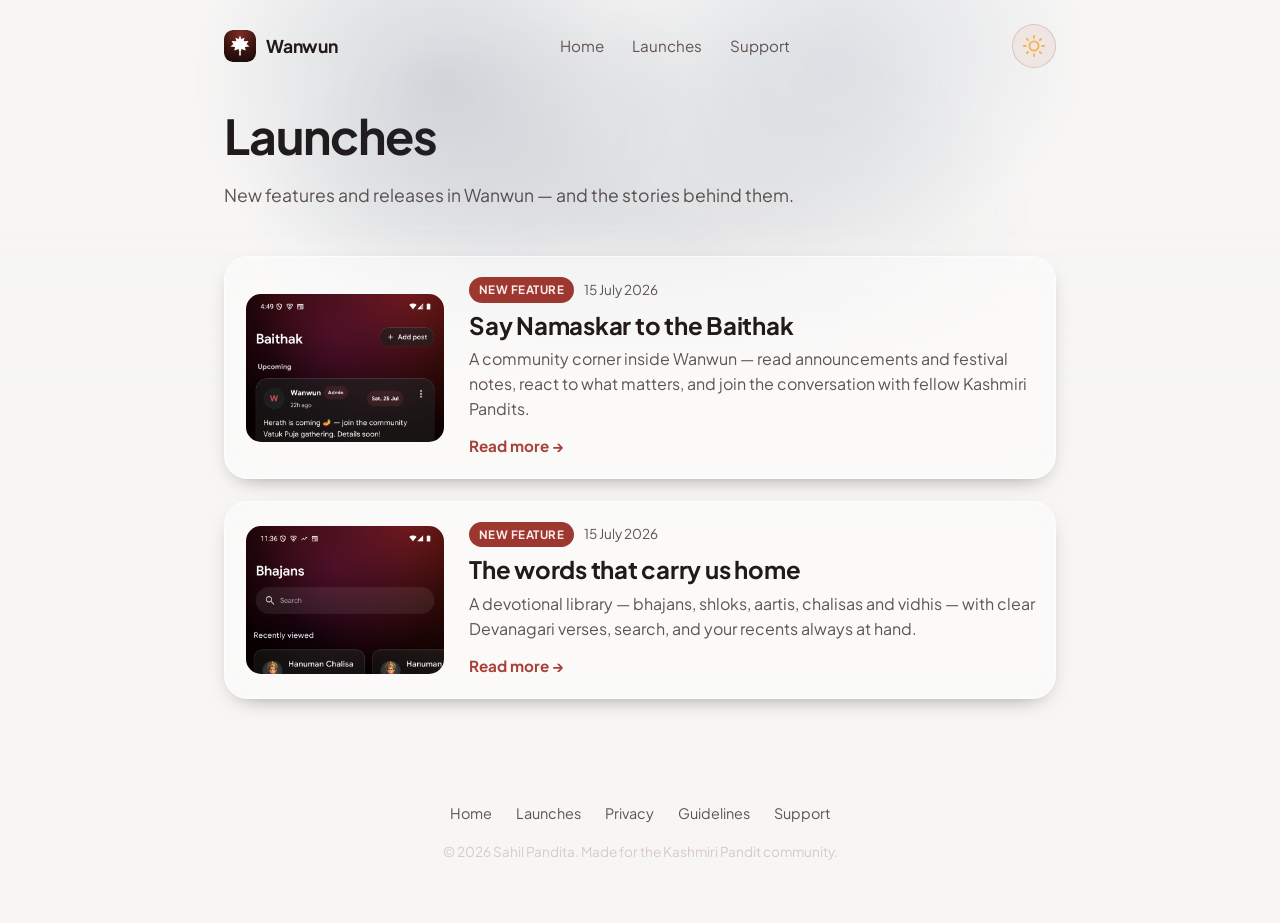
==== commit 17c0a7d4: "feat(site): app-icon logo/favicon, Bhajans launch post, carousel hover - Logo + favicon now match th" ====
--- a/launches/index.html
+++ b/launches/index.html
@@ -92,6 +92,20 @@
         <span class="launch-more">Read more →</span>
       </div>
     </a>
+
+    <a class="launch-item" href="bhajans.html">
+      <img class="launch-thumb" src="../assets/launches/bhajans-home.png" alt="The Bhajans library — search, recently viewed, and a discover grid">
+      <div>
+        <div class="launch-meta">
+          <span class="launch-tag">New feature</span>
+          <span class="launch-date">15 July 2026</span>
+        </div>
+        <h2>The words that carry us home</h2>
+        <p>A devotional library — bhajans, shloks, aartis, chalisas and vidhis — with clear
+           Devanagari verses, search, and your recents always at hand.</p>
+        <span class="launch-more">Read more →</span>
+      </div>
+    </a>
   </section>
 </main>
 
--- a/assets/style.css
+++ b/assets/style.css
@@ -1799,3 +1799,54 @@
 @media (prefers-reduced-motion: reduce) {
   .site-backdrop .birds { display: none; }
 }
+
+/* ── Home "Latest launches" carousel ───────────────────────────────────────
+   A horizontal, snap-scrolling strip of launch cards; grows as more ship. */
+.launch-strip-head {
+  display: flex; align-items: baseline; justify-content: space-between;
+  gap: 16px; margin-bottom: 22px;
+}
+.launch-strip-head .section-title { text-align: left; margin: 0; }
+.launch-see-all { color: var(--primary-bright); font-weight: 700; font-size: 0.92rem; white-space: nowrap; }
+.launch-see-all:hover { text-decoration: none; filter: brightness(1.1); }
+
+.launch-carousel {
+  display: flex; gap: 16px; overflow-x: auto; scroll-snap-type: x mandatory;
+  padding: 4px 4px 14px; -webkit-overflow-scrolling: touch;
+  scrollbar-width: none; -ms-overflow-style: none;
+}
+.launch-carousel::-webkit-scrollbar { display: none; }
+
+.launch-slide {
+  flex: 0 0 300px; scroll-snap-align: start; text-decoration: none; color: inherit;
+  border-radius: 22px; overflow: hidden;
+  background: rgba(255, 255, 255, 0.05); border: 1px solid rgba(255, 255, 255, 0.12);
+  -webkit-backdrop-filter: blur(20px) saturate(160%); backdrop-filter: blur(20px) saturate(160%);
+  box-shadow: 0 8px 24px -14px rgba(0, 0, 0, 0.6);
+  transition: transform 0.3s cubic-bezier(0.22, 1, 0.36, 1), box-shadow 0.3s ease, border-color 0.3s ease;
+}
+html[data-theme="light"] .launch-slide { background: rgba(255, 255, 255, 0.42); border-color: rgba(255, 255, 255, 0.6); }
+.launch-slide img {
+  width: 100%; aspect-ratio: 16 / 10; object-fit: cover; object-position: top center; display: block;
+  border-bottom: 1px solid rgba(255, 255, 255, 0.08);
+  transition: transform 0.5s cubic-bezier(0.22, 1, 0.36, 1), filter 0.4s ease;
+}
+/* Hover: the card lifts on an accent glow while its screenshot gently zooms in. */
+.launch-slide:hover {
+  transform: translateY(-6px); text-decoration: none;
+  border-color: rgba(217, 105, 95, 0.55);
+  box-shadow: 0 24px 48px -20px rgba(0, 0, 0, 0.75),
+              0 0 0 1px rgba(217, 105, 95, 0.25),
+              0 12px 44px -14px rgba(207, 31, 54, 0.38);
+}
+.launch-slide:hover img { transform: scale(1.07); filter: saturate(1.08) brightness(1.04); }
+.launch-slide:active { transform: translateY(-2px) scale(0.99); }
+.launch-slide-body { padding: 16px 18px 20px; }
+.launch-slide-body .launch-meta { display: flex; align-items: center; gap: 10px; margin: 0 0 10px; flex-wrap: wrap; }
+.launch-slide-body .launch-tag {
+  font-size: 0.68rem; font-weight: 700; letter-spacing: 0.04em; text-transform: uppercase;
+  color: var(--on-primary); background: var(--primary-container); padding: 3px 9px; border-radius: 999px;
+}
+.launch-slide-body .launch-date { font-size: 0.82rem; color: var(--on-surface-variant); }
+.launch-slide-body h3 { margin: 0 0 6px; font-size: 1.15rem; letter-spacing: -0.01em; line-height: 1.25; }
+.launch-slide-body p { margin: 0; color: var(--on-surface-variant); font-size: 0.9rem; line-height: 1.5; }
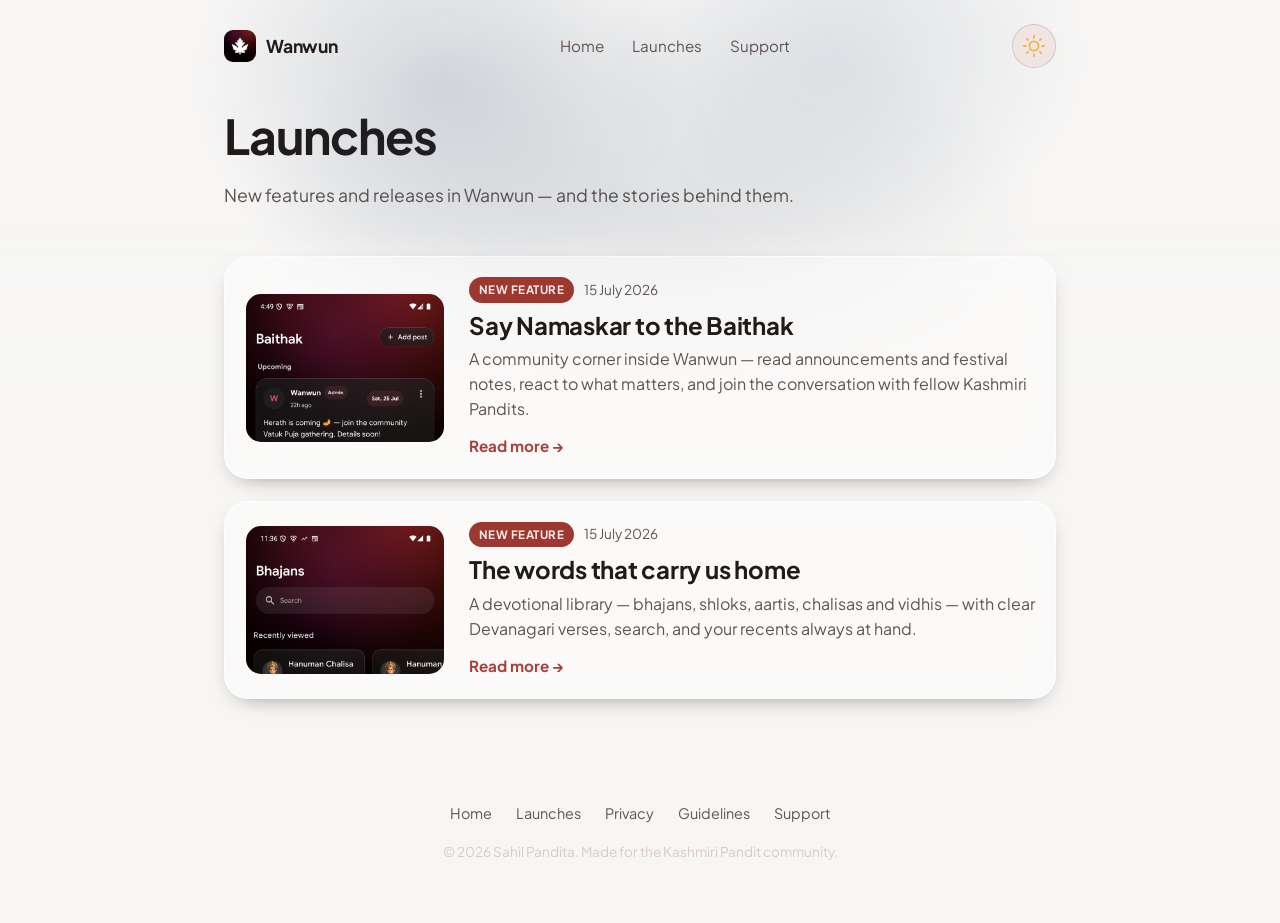
==== commit d16779f4: "fix(site): carousel hover clip + use the real app icon for logo/favicon - Carousel hover was clippin" ====
--- a/launches/index.html
+++ b/launches/index.html
@@ -10,7 +10,7 @@
 <meta property="og:title" content="Launches — Wanwun">
 <meta property="og:description" content="New features and releases in Wanwun — and the stories behind them.">
 <meta property="og:image" content="https://sahilpandita.github.io/wanwun-site/assets/icon.png">
-<link rel="icon" href="../assets/leaf.svg" type="image/svg+xml">
+<link rel="icon" href="../assets/favicon-192.png" type="image/png">
 <link rel="apple-touch-icon" href="../assets/apple-touch.png">
 <link rel="stylesheet" href="https://fonts.googleapis.com/css2?family=Plus+Jakarta+Sans:wght@400;600;700;800&display=swap">
 <link rel="stylesheet" href="../assets/style.css">
@@ -59,7 +59,7 @@
 
 <header class="site-nav">
   <div class="wrap">
-    <a class="brand" href="../index.html"><img src="../assets/leaf.svg" alt=""> Wanwun</a>
+    <a class="brand" href="../index.html"><img src="../assets/favicon-192.png" alt=""> Wanwun</a>
     <nav class="links">
       <a href="../index.html">Home</a>
       <a href="index.html">Launches</a>
--- a/assets/style.css
+++ b/assets/style.css
@@ -1826,10 +1826,15 @@
   transition: transform 0.3s cubic-bezier(0.22, 1, 0.36, 1), box-shadow 0.3s ease, border-color 0.3s ease;
 }
 html[data-theme="light"] .launch-slide { background: rgba(255, 255, 255, 0.42); border-color: rgba(255, 255, 255, 0.6); }
-.launch-slide img {
-  width: 100%; aspect-ratio: 16 / 10; object-fit: cover; object-position: top center; display: block;
+/* The image sits in its own fixed-ratio, clipped box so the hover zoom stays
+   inside it (no clipping against the card's rounded top corners). */
+.launch-media {
+  aspect-ratio: 16 / 10; overflow: hidden; border-radius: 22px 22px 0 0;
   border-bottom: 1px solid rgba(255, 255, 255, 0.08);
-  transition: transform 0.5s cubic-bezier(0.22, 1, 0.36, 1), filter 0.4s ease;
+}
+.launch-media img {
+  width: 100%; height: 100%; object-fit: cover; object-position: top center; display: block;
+  transition: transform 0.55s cubic-bezier(0.22, 1, 0.36, 1), filter 0.4s ease;
 }
 /* Hover: the card lifts on an accent glow while its screenshot gently zooms in. */
 .launch-slide:hover {
@@ -1839,7 +1844,7 @@
               0 0 0 1px rgba(217, 105, 95, 0.25),
               0 12px 44px -14px rgba(207, 31, 54, 0.38);
 }
-.launch-slide:hover img { transform: scale(1.07); filter: saturate(1.08) brightness(1.04); }
+.launch-slide:hover .launch-media img { transform: scale(1.07); filter: saturate(1.08) brightness(1.04); }
 .launch-slide:active { transform: translateY(-2px) scale(0.99); }
 .launch-slide-body { padding: 16px 18px 20px; }
 .launch-slide-body .launch-meta { display: flex; align-items: center; gap: 10px; margin: 0 0 10px; flex-wrap: wrap; }
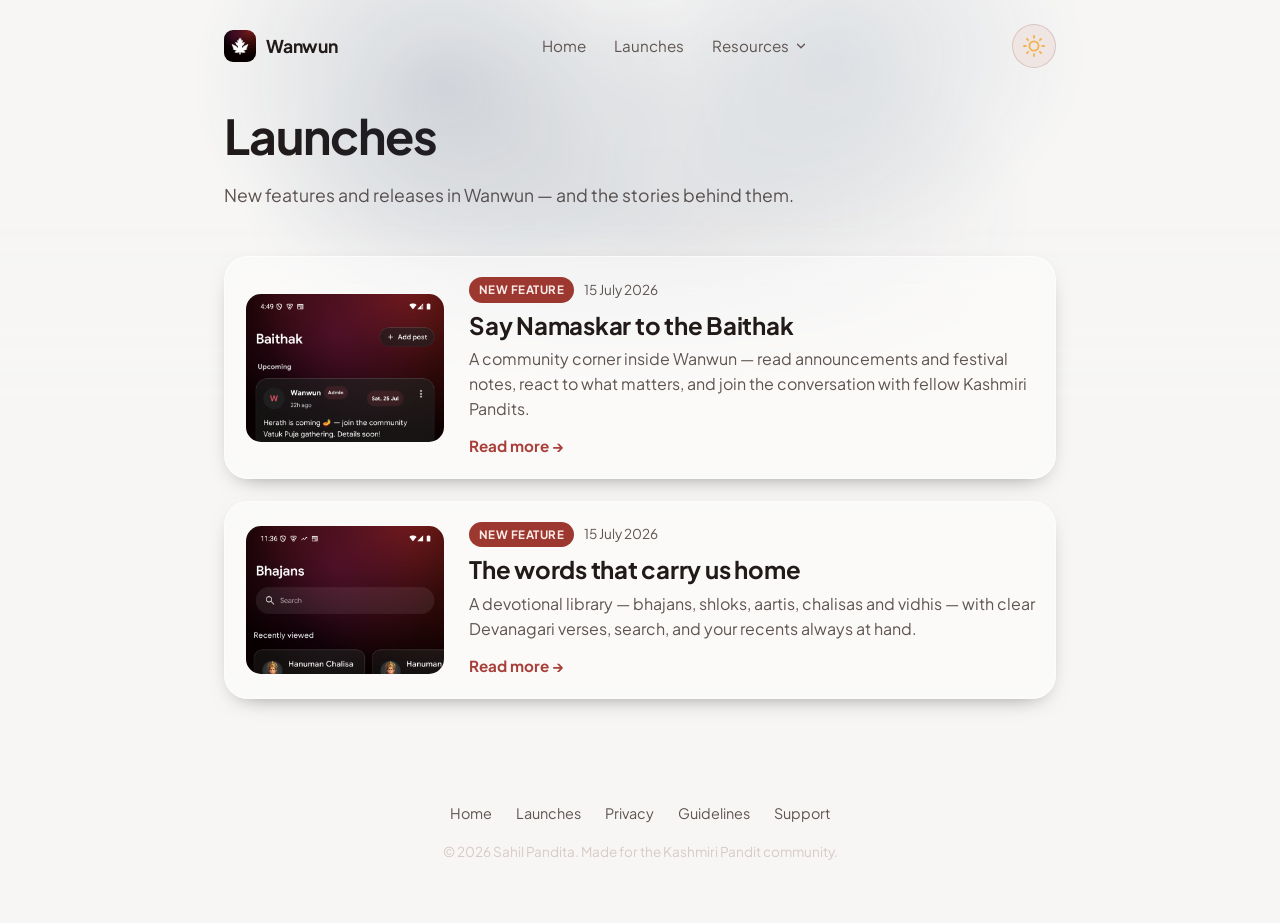
==== commit 6bfb0935: "feat(site): Stripe-style Resources dropdown in the nav, sitewide Glass panel in the Chinar design la" ====
--- a/launches/index.html
+++ b/launches/index.html
@@ -63,7 +63,45 @@
     <nav class="links">
       <a href="../index.html">Home</a>
       <a href="index.html">Launches</a>
-      <a href="../support.html">Support</a>
+      <div class="nav-dd">
+        <button class="nav-dd-toggle" type="button" aria-expanded="false" aria-haspopup="true">Resources
+          <svg class="dd-chev" viewBox="0 0 24 24" fill="none" stroke="currentColor" stroke-width="2.2" stroke-linecap="round" stroke-linejoin="round" aria-hidden="true"><polyline points="6 9 12 15 18 9"/></svg>
+        </button>
+        <div class="nav-dd-panel">
+          <div class="nav-dd-card">
+            <div class="dd-col">
+              <span class="dd-label">Discover</span>
+            <a class="dd-item" href="index.html">
+              <span class="dd-ico"><svg viewBox="0 0 24 24" fill="none" stroke="currentColor" stroke-width="2" stroke-linecap="round" stroke-linejoin="round" aria-hidden="true"><polygon points="13 2 3 14 12 14 11 22 21 10 12 10 13 2"/></svg></span>
+              <span class="dd-txt"><strong>Launches</strong><small>What&#8217;s new in Wanwun</small></span>
+            </a>
+            <a class="dd-item" href="../guidelines.html">
+              <span class="dd-ico"><svg viewBox="0 0 24 24" fill="none" stroke="currentColor" stroke-width="2" stroke-linecap="round" stroke-linejoin="round" aria-hidden="true"><path d="M12 22s8-4 8-10V5l-8-3-8 3v7c0 6 8 10 8 10z"/></svg></span>
+              <span class="dd-txt"><strong>Community Guidelines</strong><small>The Baithak&#8217;s house rules</small></span>
+            </a>
+            <a class="dd-item" href="../support.html">
+              <span class="dd-ico"><svg viewBox="0 0 24 24" fill="none" stroke="currentColor" stroke-width="2" stroke-linecap="round" stroke-linejoin="round" aria-hidden="true"><circle cx="12" cy="12" r="10"/><path d="M9.09 9a3 3 0 0 1 5.83 1c0 2-3 3-3 3"/><line x1="12" y1="17" x2="12.01" y2="17"/></svg></span>
+              <span class="dd-txt"><strong>Support</strong><small>Get help or say hello</small></span>
+            </a>
+            </div>
+            <div class="dd-col">
+              <span class="dd-label">Legal &amp; account</span>
+            <a class="dd-item" href="../privacy.html">
+              <span class="dd-ico"><svg viewBox="0 0 24 24" fill="none" stroke="currentColor" stroke-width="2" stroke-linecap="round" stroke-linejoin="round" aria-hidden="true"><rect x="3" y="11" width="18" height="11" rx="2" ry="2"/><path d="M7 11V7a5 5 0 0 1 10 0v4"/></svg></span>
+              <span class="dd-txt"><strong>Privacy Policy</strong><small>What we collect, and why</small></span>
+            </a>
+            <a class="dd-item" href="../terms.html">
+              <span class="dd-ico"><svg viewBox="0 0 24 24" fill="none" stroke="currentColor" stroke-width="2" stroke-linecap="round" stroke-linejoin="round" aria-hidden="true"><path d="M14 2H6a2 2 0 0 0-2 2v16a2 2 0 0 0 2 2h12a2 2 0 0 0 2-2V8z"/><polyline points="14 2 14 8 20 8"/><line x1="16" y1="13" x2="8" y2="13"/><line x1="16" y1="17" x2="8" y2="17"/></svg></span>
+              <span class="dd-txt"><strong>Terms of Service</strong><small>The fine print, kept short</small></span>
+            </a>
+            <a class="dd-item" href="../delete-account.html">
+              <span class="dd-ico"><svg viewBox="0 0 24 24" fill="none" stroke="currentColor" stroke-width="2" stroke-linecap="round" stroke-linejoin="round" aria-hidden="true"><path d="M16 21v-2a4 4 0 0 0-4-4H5a4 4 0 0 0-4 4v2"/><circle cx="8.5" cy="7" r="4"/><line x1="18" y1="8" x2="23" y2="13"/><line x1="23" y1="8" x2="18" y2="13"/></svg></span>
+              <span class="dd-txt"><strong>Delete account</strong><small>Remove your account &amp; data</small></span>
+            </a>
+            </div>
+          </div>
+        </div>
+      </div>
     </nav>
     <button class="theme-toggle" id="themeToggle" type="button" aria-label="Switch between light and dark theme">
       <svg class="icon-sun" viewBox="0 0 24 24" fill="none" stroke="currentColor" stroke-width="2" stroke-linecap="round" stroke-linejoin="round"><circle cx="12" cy="12" r="5"/><line x1="12" y1="1" x2="12" y2="3"/><line x1="12" y1="21" x2="12" y2="23"/><line x1="4.22" y1="4.22" x2="5.64" y2="5.64"/><line x1="18.36" y1="18.36" x2="19.78" y2="19.78"/><line x1="1" y1="12" x2="3" y2="12"/><line x1="21" y1="12" x2="23" y2="12"/><line x1="4.22" y1="19.78" x2="5.64" y2="18.36"/><line x1="18.36" y1="5.64" x2="19.78" y2="4.22"/></svg>
--- a/assets/style.css
+++ b/assets/style.css
@@ -1812,7 +1812,9 @@
 
 .launch-carousel {
   display: flex; gap: 16px; overflow-x: auto; scroll-snap-type: x mandatory;
-  padding: 4px 4px 14px; -webkit-overflow-scrolling: touch;
+  /* overflow-x:auto forces overflow-y to auto too, which clips the hover lift +
+     glow. Generous top/bottom padding gives the -6px lift and its shadow room. */
+  padding: 18px 6px 26px; -webkit-overflow-scrolling: touch;
   scrollbar-width: none; -ms-overflow-style: none;
 }
 .launch-carousel::-webkit-scrollbar { display: none; }
@@ -1855,3 +1857,99 @@
 .launch-slide-body .launch-date { font-size: 0.82rem; color: var(--on-surface-variant); }
 .launch-slide-body h3 { margin: 0 0 6px; font-size: 1.15rem; letter-spacing: -0.01em; line-height: 1.25; }
 .launch-slide-body p { margin: 0; color: var(--on-surface-variant); font-size: 0.9rem; line-height: 1.5; }
+
+/* ── "Resources" nav dropdown — Stripe-style glass panel ──────────────────
+   Markup lives in each page's <nav class="links">; click/tap behavior in
+   theme-toggle.js. Opens on hover for fine pointers, click/tap everywhere. */
+.nav-dd { position: relative; }
+
+.nav-dd-toggle {
+  display: inline-flex; align-items: center; gap: 5px;
+  background: none; border: 0; padding: 0; margin: 0; cursor: pointer;
+  font: inherit; color: var(--on-surface-variant);
+  transition: color 0.25s ease;
+}
+.nav-dd-toggle:hover, .nav-dd.open .nav-dd-toggle,
+.nav-dd:focus-within .nav-dd-toggle { color: var(--on-surface); }
+
+.dd-chev { width: 14px; height: 14px; margin-top: 1px; transition: transform 0.25s ease; }
+.nav-dd.open .dd-chev { transform: rotate(180deg); }
+@media (hover: hover) and (pointer: fine) {
+  .nav-dd:hover .dd-chev { transform: rotate(180deg); }
+}
+
+/* Panel floats below the toggle; padding-top bridges the hover gap. */
+.nav-dd-panel {
+  position: absolute; top: 100%; right: -14px; z-index: 60;
+  padding-top: 14px;
+  opacity: 0; visibility: hidden; transform: translateY(6px);
+  transition: opacity 0.22s ease, transform 0.22s cubic-bezier(0.22, 1, 0.36, 1),
+    visibility 0.22s;
+}
+.nav-dd.open .nav-dd-panel { opacity: 1; visibility: visible; transform: none; }
+@media (hover: hover) and (pointer: fine) {
+  .nav-dd:hover .nav-dd-panel, .nav-dd:focus-within .nav-dd-panel {
+    opacity: 1; visibility: visible; transform: none;
+  }
+}
+
+.nav-dd-card {
+  display: grid; grid-template-columns: 1fr 1fr; gap: 6px 20px;
+  width: min(560px, calc(100vw - 32px));
+  padding: 18px;
+  background: rgba(23, 23, 23, 0.9);
+  -webkit-backdrop-filter: blur(20px) saturate(160%);
+  backdrop-filter: blur(20px) saturate(160%);
+  border: 1px solid rgba(255, 255, 255, 0.12);
+  border-radius: 22px;
+  box-shadow: 0 18px 44px -18px rgba(0, 0, 0, 0.65), inset 0 1px 0 rgba(255, 255, 255, 0.08);
+  transition: background-color 0.9s ease, border-color 0.9s ease, box-shadow 0.9s ease;
+}
+html[data-theme="light"] .nav-dd-card {
+  background: rgba(255, 255, 255, 0.85);
+  border-color: rgba(255, 255, 255, 0.65);
+  box-shadow: 0 18px 44px -18px rgba(33, 26, 25, 0.28), inset 0 1px 0 rgba(255, 255, 255, 0.6);
+}
+
+.dd-col { display: flex; flex-direction: column; gap: 2px; min-width: 0; }
+
+.dd-label {
+  font-size: 0.68rem; font-weight: 700; letter-spacing: 0.12em; text-transform: uppercase;
+  color: var(--on-surface-variant); opacity: 0.8;
+  padding: 6px 10px 8px;
+}
+
+nav.links .dd-item { display: flex; align-items: center; gap: 12px; }
+.dd-item {
+  padding: 9px 10px; border-radius: 14px;
+  transition: background-color 0.18s ease;
+}
+/* Neutralize the top-nav underline animation inside the panel. */
+nav.links .nav-dd a::after { content: none; }
+.dd-item:hover { background: rgba(255, 255, 255, 0.07); }
+html[data-theme="light"] .dd-item:hover { background: rgba(129, 42, 38, 0.07); }
+
+.dd-ico {
+  flex: none; display: grid; place-items: center;
+  width: 34px; height: 34px; border-radius: 11px;
+  color: var(--primary-bright);
+  background: rgba(217, 105, 95, 0.12);
+  border: 1px solid rgba(217, 105, 95, 0.18);
+  transition: background-color 0.9s ease, border-color 0.9s ease;
+}
+html[data-theme="light"] .dd-ico {
+  background: rgba(129, 42, 38, 0.08);
+  border-color: rgba(129, 42, 38, 0.14);
+}
+.dd-ico svg { width: 17px; height: 17px; }
+
+.dd-txt { display: flex; flex-direction: column; gap: 1px; min-width: 0; }
+.dd-txt strong { font-size: 0.9rem; font-weight: 600; color: var(--on-surface); letter-spacing: -0.005em; }
+.dd-txt small { font-size: 0.78rem; color: var(--on-surface-variant); line-height: 1.35; }
+
+/* Small screens: anchor the panel to the header itself, full-width card. */
+@media (max-width: 620px) {
+  .nav-dd { position: static; }
+  .nav-dd-panel { left: 12px; right: 12px; top: calc(100% - 4px); padding-top: 0; }
+  .nav-dd-card { grid-template-columns: 1fr; width: auto; }
+}
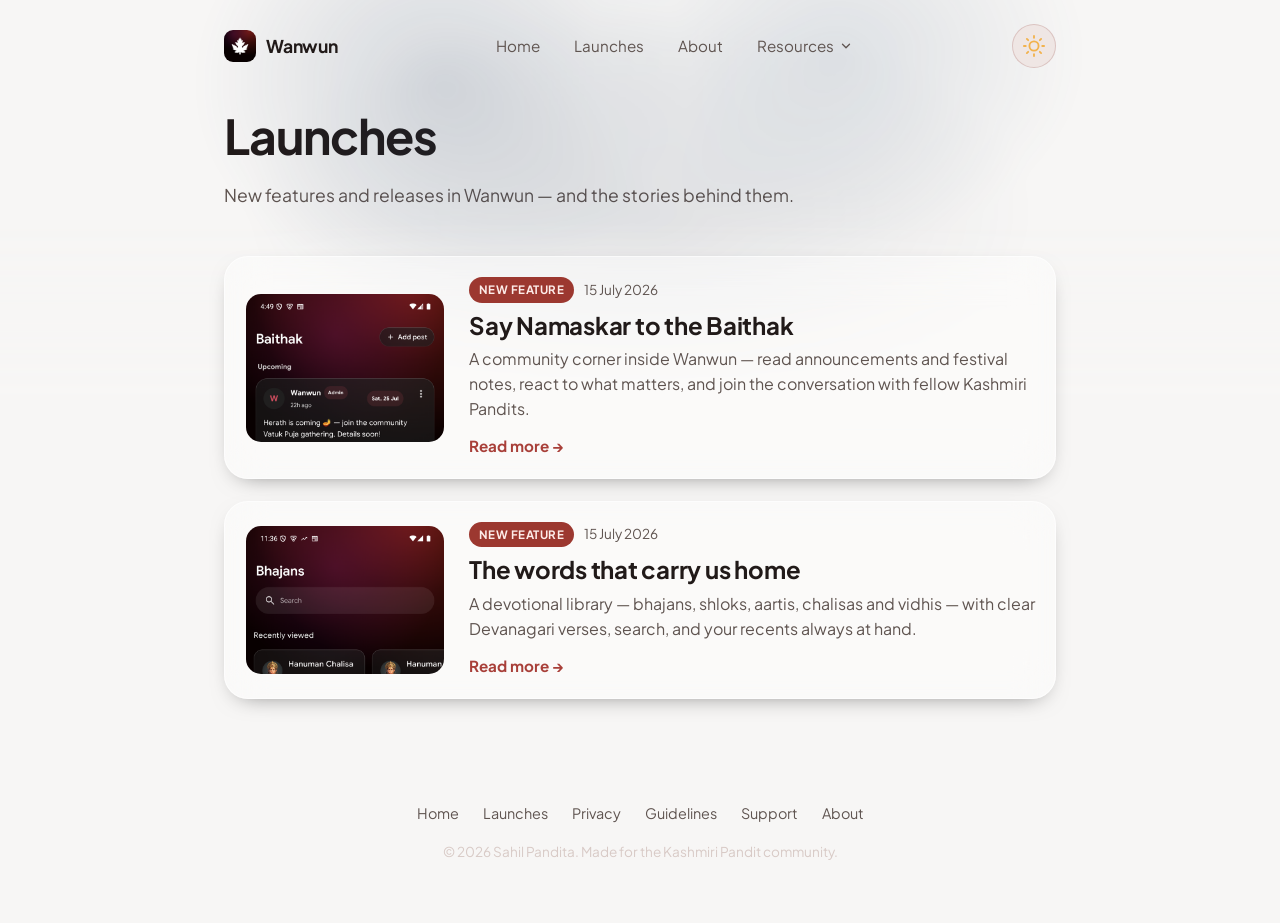
==== commit 663bf84b: "feat(site): pill nav hover (kills the double underline) + an About page Nav hover was stacking two l" ====
--- a/launches/index.html
+++ b/launches/index.html
@@ -63,6 +63,7 @@
     <nav class="links">
       <a href="../index.html">Home</a>
       <a href="index.html">Launches</a>
+      <a href="../about.html">About</a>
       <div class="nav-dd">
         <button class="nav-dd-toggle" type="button" aria-expanded="false" aria-haspopup="true">Resources
           <svg class="dd-chev" viewBox="0 0 24 24" fill="none" stroke="currentColor" stroke-width="2.2" stroke-linecap="round" stroke-linejoin="round" aria-hidden="true"><polyline points="6 9 12 15 18 9"/></svg>
@@ -155,6 +156,7 @@
       <a href="../privacy.html">Privacy</a>
       <a href="../guidelines.html">Guidelines</a>
       <a href="../support.html">Support</a>
+      <a href="../about.html">About</a>
     </div>
     <div class="copyright">© 2026 Sahil Pandita. Made for the Kashmiri Pandit community.</div>
   </div>
--- a/assets/style.css
+++ b/assets/style.css
@@ -753,43 +753,49 @@
 
 nav.links {
   display: flex;
-  gap: 20px;
+  align-items: center;
+  gap: 2px;
   font-size: 0.9rem;
   flex-wrap: wrap;
 }
 
 @media (min-width: 480px) {
   nav.links {
-    gap: 28px;
+    gap: 4px;
     font-size: 0.95rem;
   }
 }
 
-nav.links a {
+/* Top-level nav items ride in soft pills that fill on hover / for the current
+   page — replacing the old sliding underline, which stacked a red gradient AND
+   the default link underline into two sad lines. Direct-child selector so the
+   dropdown's .dd-item links keep their own treatment; the Resources toggle
+   shares the pill (its box-model lives in the dropdown block below). */
+nav.links > a,
+.nav-dd-toggle {
   color: var(--on-surface-variant);
-  position: relative;
-  transition: color 0.25s ease;
-}
-
-nav.links a::after {
-  content: "";
-  position: absolute;
-  left: 0;
-  bottom: -4px;
-  width: 100%;
-  height: 1.5px;
-  background: linear-gradient(90deg, var(--primary), var(--primary-dim));
-  transform: scaleX(0);
-  transform-origin: left;
-  transition: transform 0.3s ease;
-}
-
-nav.links a:hover {
+  padding: 8px 15px;
+  border-radius: 9999px;
+  text-decoration: none;
+  transition: background-color 0.22s ease, color 0.22s ease;
+}
+
+nav.links > a:hover,
+nav.links > a[aria-current="page"],
+.nav-dd-toggle:hover,
+.nav-dd.open .nav-dd-toggle,
+.nav-dd:focus-within .nav-dd-toggle {
   color: var(--on-surface);
-}
-
-nav.links a:hover::after {
-  transform: scaleX(1);
+  text-decoration: none;
+  background: rgba(255, 255, 255, 0.09);
+}
+
+html[data-theme="light"] nav.links > a:hover,
+html[data-theme="light"] nav.links > a[aria-current="page"],
+html[data-theme="light"] .nav-dd-toggle:hover,
+html[data-theme="light"] .nav-dd.open .nav-dd-toggle,
+html[data-theme="light"] .nav-dd:focus-within .nav-dd-toggle {
+  background: rgba(24, 18, 17, 0.06);
 }
 
 /* Hero */
@@ -1863,14 +1869,12 @@
    theme-toggle.js. Opens on hover for fine pointers, click/tap everywhere. */
 .nav-dd { position: relative; }
 
+/* Layout only — the pill (padding, radius, hover/open fill, colour) is shared
+   with the top-level nav links up in the nav section. */
 .nav-dd-toggle {
   display: inline-flex; align-items: center; gap: 5px;
-  background: none; border: 0; padding: 0; margin: 0; cursor: pointer;
-  font: inherit; color: var(--on-surface-variant);
-  transition: color 0.25s ease;
-}
-.nav-dd-toggle:hover, .nav-dd.open .nav-dd-toggle,
-.nav-dd:focus-within .nav-dd-toggle { color: var(--on-surface); }
+  background: none; border: 0; margin: 0; cursor: pointer; font: inherit;
+}
 
 .dd-chev { width: 14px; height: 14px; margin-top: 1px; transition: transform 0.25s ease; }
 .nav-dd.open .dd-chev { transform: rotate(180deg); }
@@ -1922,12 +1926,12 @@
 nav.links .dd-item { display: flex; align-items: center; gap: 12px; }
 .dd-item {
   padding: 9px 10px; border-radius: 14px;
+  text-decoration: none;
   transition: background-color 0.18s ease;
 }
-/* Neutralize the top-nav underline animation inside the panel. */
-nav.links .nav-dd a::after { content: none; }
-.dd-item:hover { background: rgba(255, 255, 255, 0.07); }
-html[data-theme="light"] .dd-item:hover { background: rgba(129, 42, 38, 0.07); }
+/* Same pill highlight as the top nav — a rounded fill on hover, no underline. */
+.dd-item:hover { background: rgba(255, 255, 255, 0.09); text-decoration: none; }
+html[data-theme="light"] .dd-item:hover { background: rgba(129, 42, 38, 0.08); }
 
 .dd-ico {
   flex: none; display: grid; place-items: center;
@@ -1953,3 +1957,85 @@
   .nav-dd-panel { left: 12px; right: 12px; top: calc(100% - 4px); padding-top: 0; }
   .nav-dd-card { grid-template-columns: 1fr; width: auto; }
 }
+
+/* ── About page ──────────────────────────────────────────────────────────────
+   Personal page: a cutout-photo hero, three motivation pillars, and a CTA band.
+   Reuses .hero / .feature-card; the .about-* rules add the portrait + layout. */
+.about-grid {
+  display: grid;
+  grid-template-columns: 1.05fr 0.95fr;
+  align-items: center;
+  gap: 52px;
+  text-align: left;
+}
+@media (max-width: 760px) {
+  .about-grid { grid-template-columns: 1fr; text-align: center; gap: 34px; }
+}
+
+.about-intro h1 { text-align: left; margin-top: 14px; }
+.about-intro p {
+  color: var(--on-surface-variant);
+  font-size: 1.05rem; line-height: 1.65; margin: 18px 0 0;
+}
+@media (max-width: 760px) { .about-intro h1 { text-align: center; } }
+
+/* Cutout portrait — a glowing chinar-tinted disc. Drop a transparent-background
+   PNG into <img class="about-cutout"> and it sits on the glow; until then the
+   monogram placeholder holds the frame so the layout is final. */
+.about-photo {
+  position: relative;
+  width: min(340px, 80vw);
+  aspect-ratio: 1;
+  margin: 0 auto;
+  display: grid;
+  place-items: center;
+}
+.about-photo::before {
+  content: "";
+  position: absolute; inset: -6%;
+  border-radius: 50%;
+  background: radial-gradient(circle at 50% 42%,
+    rgba(217, 105, 95, 0.5), rgba(129, 42, 38, 0.2) 54%, transparent 72%);
+  filter: blur(8px);
+  z-index: 0;
+}
+.about-disc {
+  position: relative; z-index: 1;
+  width: 80%; aspect-ratio: 1;
+  border-radius: 50%;
+  overflow: hidden;
+  display: grid; place-items: center;
+  background: rgba(255, 255, 255, 0.06);
+  border: 1px solid rgba(255, 255, 255, 0.14);
+  -webkit-backdrop-filter: blur(20px) saturate(160%);
+  backdrop-filter: blur(20px) saturate(160%);
+  box-shadow: 0 26px 64px -26px rgba(0, 0, 0, 0.6), inset 0 1px 0 rgba(255, 255, 255, 0.1);
+}
+html[data-theme="light"] .about-disc {
+  background: rgba(255, 255, 255, 0.5);
+  border-color: rgba(255, 255, 255, 0.6);
+  box-shadow: 0 26px 64px -26px rgba(33, 26, 25, 0.28), inset 0 1px 0 rgba(255, 255, 255, 0.55);
+}
+.about-cutout { width: 100%; height: 100%; object-fit: cover; object-position: center 12%; }
+.about-monogram {
+  font-family: "Plus Jakarta Sans", sans-serif;
+  font-weight: 800; font-size: 4.4rem; letter-spacing: -0.02em;
+  color: var(--primary-bright); line-height: 1;
+}
+
+.about-cta { display: flex; flex-wrap: wrap; gap: 14px; margin-top: 30px; }
+@media (max-width: 760px) { .about-cta { justify-content: center; } }
+
+/* Motivation pillars sit a little tighter than the home feature grid. */
+.about-pillars { padding: 8px 0 8px; }
+.about-pillars .feature-card h3 { margin: 0 0 8px; font-size: 1.15rem; letter-spacing: -0.01em; }
+.about-pillars .feature-card p { margin: 0; color: var(--on-surface-variant); line-height: 1.6; }
+
+/* Closing "I'm all ears" band. */
+.about-band {
+  text-align: center;
+  max-width: 620px;
+  margin: 8px auto 0;
+  padding: 40px 0 8px;
+}
+.about-band p { color: var(--on-surface-variant); font-size: 1.05rem; line-height: 1.65; margin: 14px 0 0; }
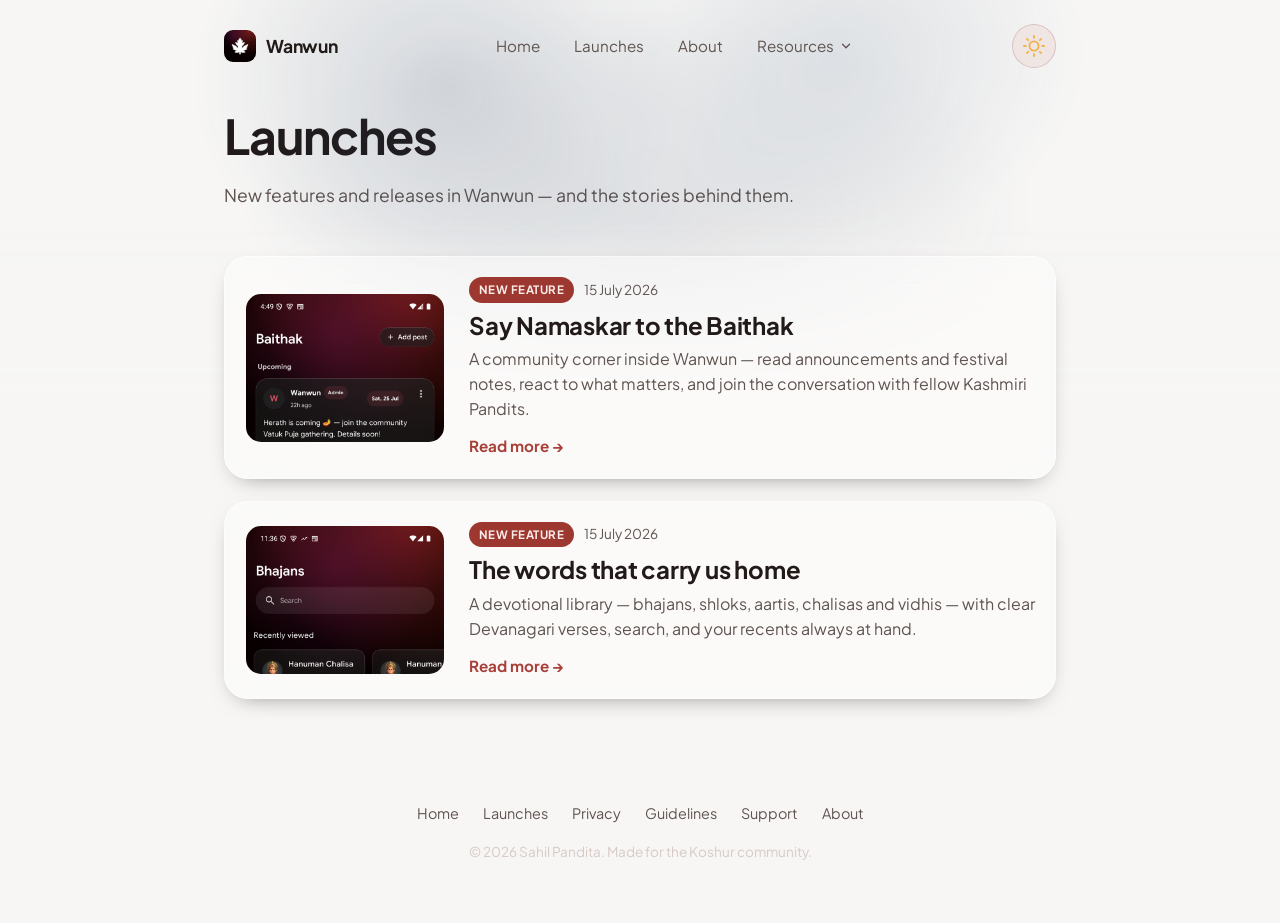
==== commit eddb9ef8: "copy(site): Koshur in Sahil's voice and the footer 'I'm a Koshur, a software designer…' and 'Made fo" ====
--- a/launches/index.html
+++ b/launches/index.html
@@ -158,7 +158,7 @@
       <a href="../support.html">Support</a>
       <a href="../about.html">About</a>
     </div>
-    <div class="copyright">© 2026 Sahil Pandita. Made for the Kashmiri Pandit community.</div>
+    <div class="copyright">© 2026 Sahil Pandita. Made for the Koshur community.</div>
   </div>
 </footer>
 
--- a/assets/style.css
+++ b/assets/style.css
@@ -262,17 +262,17 @@
 
 /* Dark: desaturated near-neutral rock that blends into the night ambience —
    far ridges a soft haze-grey, near ridges sinking almost to the background. */
-.r1 { fill: #2a3038; }
-.r2 { fill: #232830; }
-.r3 { fill: #1c2129; }
-.r4 { fill: #1e232b; }
-.r5 { fill: #14181e; }
-
-html[data-theme="light"] .r1 { fill: #d8dee3; }
-html[data-theme="light"] .r2 { fill: #c4ccd3; }
-html[data-theme="light"] .r3 { fill: #adb7c0; }
-html[data-theme="light"] .r4 { fill: #b3bcc4; }
-html[data-theme="light"] .r5 { fill: #9aa4ad; }
+.r1 { fill: #242930; }
+.r2 { fill: #1f2329; }
+.r3 { fill: #191d24; }
+.r4 { fill: #1b1f25; }
+.r5 { fill: #13161b; }
+
+html[data-theme="light"] .r1 { fill: #e0e5e9; }
+html[data-theme="light"] .r2 { fill: #d0d6dc; }
+html[data-theme="light"] .r3 { fill: #bdc5cd; }
+html[data-theme="light"] .r4 { fill: #c2c9d0; }
+html[data-theme="light"] .r5 { fill: #aeb6bd; }
 
 /* Fog pooling between the upper ridges — soft-edged (masked so it never bands),
    heavily blurred, and slowly drifting like real mist. */
@@ -286,8 +286,8 @@
   -webkit-mask-image: linear-gradient(to bottom, transparent, #000 45%, #000 55%, transparent);
   mask-image: linear-gradient(to bottom, transparent, #000 45%, #000 55%, transparent);
 }
-.f1 { fill: rgba(64, 70, 78, 0.38); }
-.f2 { fill: rgba(50, 56, 64, 0.34); }
+.f1 { fill: rgba(54, 59, 65, 0.38); }
+.f2 { fill: rgba(43, 48, 54, 0.34); }
 
 html[data-theme="light"] .f1 { fill: rgba(248, 251, 253, 0.55); }
 html[data-theme="light"] .f2 { fill: rgba(240, 245, 250, 0.48); }
@@ -305,13 +305,13 @@
    CSS can't select into, but fill INHERITS through — path selectors silently
    never matched (which is why the trees rendered default-black). */
 .tband use { stroke: none; transition: fill 0.9s ease; }
-.t-back  use { fill: #262c33; opacity: 0.8; }
-.t-mid   use { fill: #1d232a; opacity: 0.88; }
-.t-front use { fill: #171c22; opacity: 0.9; }
-
-html[data-theme="light"] .t-back  use { fill: #b9c2c9; opacity: 0.85; }
-html[data-theme="light"] .t-mid   use { fill: #9aa7b0; opacity: 0.9; }
-html[data-theme="light"] .t-front use { fill: #7e8b94; opacity: 0.92; }
+.t-back  use { fill: #21262c; opacity: 0.8; }
+.t-mid   use { fill: #1a1f24; opacity: 0.88; }
+.t-front use { fill: #15191e; opacity: 0.9; }
+
+html[data-theme="light"] .t-back  use { fill: #c7ced4; opacity: 0.85; }
+html[data-theme="light"] .t-mid   use { fill: #aeb9c0; opacity: 0.9; }
+html[data-theme="light"] .t-front use { fill: #98a2a9; opacity: 0.92; }
 
 /* Low shore mounds the trunks root into — one per depth band, drawn over the
    trunk bases so every tree visibly grows out of the ground. */
@@ -355,9 +355,9 @@
 html[data-theme="light"] .ground-mound::before { opacity: 0; }
 html[data-theme="light"] .ground-mound::after  { opacity: 1; }
 
-.gm-back  { top: 570px; --gm-dark: rgba(28, 34, 40, 0.7);  --gm-light: rgba(170, 180, 188, 0.8);  --gm-op: 0.45; }
-.gm-mid   { top: 598px; --gm-dark: rgba(20, 26, 32, 0.75); --gm-light: rgba(140, 152, 162, 0.85); --gm-op: 0.5; }
-.gm-front { top: 632px; --gm-dark: rgba(14, 18, 24, 0.8);  --gm-light: rgba(110, 122, 134, 0.9);  --gm-op: 0.55; }
+.gm-back  { top: 570px; --gm-dark: rgba(25, 30, 35, 0.7);  --gm-light: rgba(187, 195, 201, 0.8);  --gm-op: 0.45; }
+.gm-mid   { top: 598px; --gm-dark: rgba(19, 24, 28, 0.75); --gm-light: rgba(163, 173, 181, 0.85); --gm-op: 0.5; }
+.gm-front { top: 632px; --gm-dark: rgba(14, 17, 22, 0.8);  --gm-light: rgba(139, 149, 158, 0.9);  --gm-op: 0.55; }
 
 .tband { transform-origin: 50% 100%; }
 .t-back  { animation: tree-sway 9s ease-in-out infinite alternate; }
